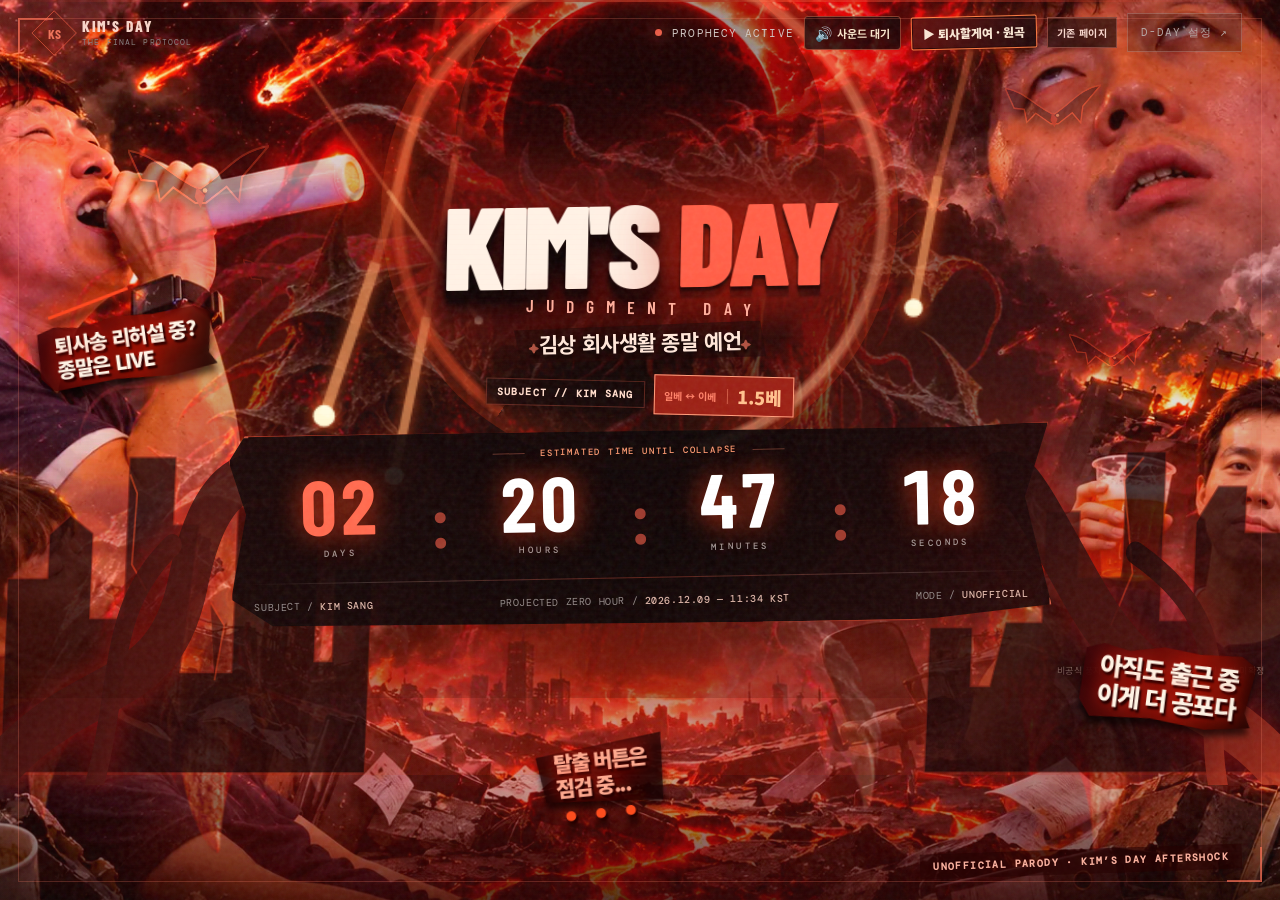
==== aftershock/index.html @ d6ecaa7f "AFTERSHOCK V3.1: add asymmetric distorted real-photo comic characters on mobile" ====
<!DOCTYPE html>
<html lang="ko">
<head>
  <meta charset="utf-8" />
  <meta name="viewport" content="width=device-width, initial-scale=1, viewport-fit=cover" />
  <meta name="theme-color" content="#140201" />
  <meta name="description" content="KIM'S DAY: AFTERSHOCK. 가상 종말 풍자 기록. 3주의 예언을 초 단위로 기록하는 시네마틱 카운트다운." />
  <title>KIM'S DAY — AFTERSHOCK / 생존자 기록</title>
  <link rel="preconnect" href="https://fonts.googleapis.com" />
  <link rel="preconnect" href="https://fonts.gstatic.com" crossorigin />
  <link href="https://fonts.googleapis.com/css2?family=Barlow+Condensed:wght@500;600;700;800;900&family=DM+Mono:wght@400;500&family=Noto+Sans+KR:wght@400;500;600;700;800;900&display=swap" rel="stylesheet" />
  <style>
    :root {
      color-scheme:dark;
      --bg:#070708;
      --paper:#e9e5dc;
      --muted:#a3a0a0;
      --red:#e84535;
      --red-bright:#ff7057;
      --stroke:rgba(229,220,212,.18);
      --font-display:'Barlow Condensed','Arial Narrow',Impact,sans-serif;
      --font-mono:'DM Mono','Cousine',monospace;
      --font-kr:'Noto Sans KR','Apple SD Gothic Neo','Malgun Gothic',sans-serif;
    }
    *,*::before,*::after { box-sizing:border-box; }
    html { scroll-behavior:smooth; }
    body { margin:0; background:var(--bg); color:var(--paper); font-family:var(--font-kr); overflow-x:hidden; min-height:100vh; }
    button,input { font:inherit; }
    button { -webkit-tap-highlight-color:transparent; }
    ::selection { color:#0b0808; background:#ff7160; }
    .page { position:relative; isolation:isolate; min-height:100svh; overflow:hidden; background:radial-gradient(ellipse at 50% 36%, #21100f 0%, #0d0909 35%, #070708 69%); }
    .page::before { content:"";position:absolute;inset:0;z-index:14;pointer-events:none;opacity:.16; background-image:url("data:image/svg+xml,%3Csvg viewBox='0 0 180 180' xmlns='http://www.w3.org/2000/svg'%3E%3Cfilter id='n'%3E%3CfeTurbulence type='fractalNoise' baseFrequency='.87' numOctaves='3' stitchTiles='stitch'/%3E%3C/filter%3E%3Crect width='100%25' height='100%25' opacity='.52' filter='url(%23n)'/%3E%3C/svg%3E");mix-blend-mode:screen; }
    .page::after { content:"";position:absolute;inset:0;z-index:15;pointer-events:none;background:radial-gradient(ellipse at 50% 42%, transparent 35%, rgba(0,0,0,.20) 75%,rgba(0,0,0,.72) 115%); }
    #embers { position:absolute;inset:0;pointer-events:none;z-index:3;width:100%;height:100%; }
    .sky { pointer-events:none;position:absolute;top:0;left:0;right:0;height:890px;overflow:hidden;z-index:0; }
    .sky::after { content:"";position:absolute;inset:0;background:linear-gradient(180deg,transparent 0%, transparent 64%,#080708 98%); }
    .streak {position:absolute;width:1px;height:230px;transform:rotate(34deg);background:linear-gradient(to bottom,transparent,rgba(255,102,78,.3),transparent);opacity:.35;filter:blur(1px);}
    .streak.a{top:12%;left:17%}.streak.b{top:24%;right:19%;height:290px}.streak.c{top:2%;right:32%;height:120px;opacity:.18}
    .light-column { position:absolute;left:50%;top:190px;transform:translateX(-50%);width:700px;height:680px;background:linear-gradient(90deg,transparent 0%,rgba(201,54,31,.055) 42%,rgba(234,75,44,.10) 50%,rgba(201,54,31,.055) 58%,transparent 100%);filter:blur(23px); }
    .orbit { position:absolute;left:50%;top:102px; transform:translateX(-50%) rotate(-12deg);width:min(1020px,112vw);height:580px;border:1px solid rgba(199,81,60,.095);border-radius:50%;box-shadow:inset 0 0 80px rgba(211,51,37,.04); }
    .orbit.o2 {transform:translateX(-50%) rotate(15deg);width:min(1140px,120vw);top:78px;height:700px;opacity:.6;}
    .apocalypse {position:absolute;left:50%;top:84px;transform:translateX(-50%);width:570px;height:570px;filter:drop-shadow(0 0 65px rgba(215,43,20,.12));}
    .corona {position:absolute;inset:0;border-radius:50%;background:conic-gradient(from 14deg,transparent 0deg,rgba(249,81,42,.15) 6deg,transparent 17deg,rgba(242,70,47,.24) 28deg,transparent 45deg,rgba(248,102,55,.06) 55deg,transparent 78deg,rgba(234,55,33,.2) 96deg,transparent 113deg,rgba(239,79,43,.18) 131deg,transparent 156deg,rgba(255,89,48,.22) 173deg,transparent 194deg,rgba(235,65,36,.1) 225deg,transparent 262deg,rgba(255,98,58,.16) 293deg,transparent 315deg,rgba(240,57,37,.17) 344deg,transparent 360deg);filter:blur(16px);animation:corona-spin 85s linear infinite;}
    .halo {position:absolute;inset:65px;border-radius:50%;box-shadow:0 0 10px 3px rgba(246,92,55,.58),0 0 30px 8px rgba(244,61,32,.47),0 0 68px 22px rgba(190,40,17,.32),0 0 128px 45px rgba(152,35,19,.2),0 0 220px 64px rgba(133,28,14,.13),inset 0 0 18px 7px rgba(208,47,25,.95);background:radial-gradient(circle at 56% 39%,#0d0b0d 0%,#060506 63%,#020202 100%);border:2px solid rgba(251,104,66,.35);}
    .halo::after {content:"";position:absolute;inset:13px;border:1px solid rgba(191,45,24,.12);border-radius:50%;box-shadow:inset 0 25px 40px rgba(0,0,0,.9);}
    .corona-flare {position:absolute;inset:37px;border-radius:50%;border-top:1px solid rgba(255,118,66,.12);border-left:1px solid transparent;border-right:1px solid transparent;filter:blur(2px);transform:rotate(-20deg);}
    .horizon {position:absolute;top:520px;left:0;right:0;height:270px;opacity:.40;background:linear-gradient(to bottom,transparent 2%,rgba(46,10,8,.11) 45%,#090808 97%);}
    .horizon::before {content:"";position:absolute;bottom:0;left:-5%;width:110%;height:160px;clip-path:polygon(0 88%,4% 66%,10% 81%,14% 68%,22% 73%,27% 53%,34% 71%,39% 42%,46% 70%,53% 49%,60% 69%,66% 52%,72% 73%,79% 57%,86% 72%,92% 57%,100% 79%,100% 100%,0 100%);background:linear-gradient(#341614,#090808);filter:blur(3px);}
    .grid-floor {position:absolute;left:-10%;right:-10%;top:665px;height:310px;opacity:.10;transform:perspective(220px) rotateX(68deg);transform-origin:top center;background-image:linear-gradient(rgba(225,76,50,.34) 1px,transparent 1px),linear-gradient(90deg,rgba(225,76,50,.24) 1px,transparent 1px);background-size:68px 68px;mask-image:linear-gradient(to bottom,rgba(0,0,0,.8),transparent 90%);}
    .frame {position:absolute;z-index:16;top:18px;left:18px;right:18px;bottom:18px;border:1px solid rgba(255,238,228,.12);pointer-events:none;}
    .frame::before,.frame::after {content:"";position:absolute;width:35px;height:35px;border-color:rgba(255,116,88,.65);border-style:solid;}
    .frame::before {left:-1px;top:-1px;border-width:2px 0 0 2px;}
    .frame::after {right:-1px;bottom:-1px;border-width:0 2px 2px 0;}
    .container {position:relative;z-index:5;max-width:1430px;margin:0 auto;padding:0 72px;}
    .topbar {height:100px;display:flex;align-items:center;justify-content:space-between;gap:20px;position:relative;z-index:8;}
    .brand {display:flex;align-items:center;gap:14px;text-decoration:none;color:inherit;}
    .brand-symbol {width:38px;height:38px;display:grid;place-items:center;border:1px solid rgba(239,91,64,.78);transform:rotate(45deg);font:700 16px var(--font-display);color:#f7775c;background:rgba(210,65,39,.06);}
    .brand-symbol span {transform:rotate(-45deg);}
    .brand-copy {display:flex;flex-direction:column;gap:3px;}
    .brand-copy strong {font:800 18px/1 var(--font-display);letter-spacing:.12em;}
    .brand-copy small {color:#858082;font:10px var(--font-mono);letter-spacing:.12em;}
    .top-right {display:flex;align-items:center;gap:28px;}
    .transmission {display:flex;align-items:center;gap:10px;font:11px var(--font-mono);color:#d4ceca;letter-spacing:.10em;white-space:nowrap;}
    .live-dot {width:7px;height:7px;border-radius:50%;background:#f05f48;box-shadow:0 0 15px #fb5439;animation:live-pulse 2.4s ease-in-out infinite;}
    .top-action {border:1px solid rgba(240,225,219,.24);background:rgba(0,0,0,.21);color:#b7aeab;font:11px var(--font-mono);letter-spacing:.08em;cursor:pointer;padding:11px 13px;transition:.2s;}
    .top-action:hover,.top-action:focus-visible{color:white;border-color:#f15b46;background:#3b1513;outline:none;}
    .hero {padding-top:61px;text-align:center;min-height:681px;position:relative;}
    .overline {display:flex;align-items:center;justify-content:center;gap:20px;font:500 11px var(--font-mono);color:#f2a08b;letter-spacing:.32em;text-shadow:0 0 25px rgba(244,77,45,.2);}
    .overline::before,.overline::after {content:"";height:1px;width:65px;background:linear-gradient(to right,transparent,rgba(248,114,84,.48));}
    .overline::after {transform:rotate(180deg);}
    h1 {position:relative;margin:25px auto 0;font:900 clamp(108px,15.7vw,231px)/.76 var(--font-display);letter-spacing:-.025em;color:#f6efe4;text-shadow:0 3px 0 rgba(38,21,18,.62),0 14px 16px rgba(0,0,0,.7),0 0 65px rgba(255,152,119,.12);white-space:nowrap;}
    h1 em {font-style:normal;color:#e95e49;filter:drop-shadow(0 0 33px rgba(216,38,26,.28));}
    .title-echo {font:600 clamp(16px,2.4vw,29px)/1 var(--font-display);letter-spacing:.54em; margin-top:20px;text-indent:.54em;color:#e6b8a9;text-shadow:0 0 18px rgba(235,62,40,.30);}
    .decree {display:flex;align-items:center;justify-content:center;gap:16px;margin:30px auto 0;color:#e5d9d3;font-weight:700;font-size:clamp(14px,1.5vw,18px);letter-spacing:-.02em;}
    .decree::before,.decree::after {content:'✦';font-size:10px;color:#b04f3e;}
    .clock-shell {max-width:995px;margin:49px auto 0;position:relative;padding:18px 22px 26px;background:linear-gradient(120deg,rgba(20,16,17,.89),rgba(11,10,11,.85) 50%,rgba(30,16,15,.88));border:1px solid rgba(255,208,186,.2);box-shadow:0 18px 80px rgba(0,0,0,.55),0 0 40px rgba(202,34,24,.12),inset 0 0 35px rgba(200,67,39,.045);backdrop-filter:blur(15px);}
    .clock-shell::before,.clock-shell::after {content:"";position:absolute;width:20px;height:20px;border-style:solid;border-color:rgba(255,119,86,.66);}
    .clock-shell::before{left:-1px;top:-1px;border-width:2px 0 0 2px;}.clock-shell::after{right:-1px;bottom:-1px;border-width:0 2px 2px 0;}
    .clock-title {display:flex;justify-content:center;align-items:center;gap:15px;font:500 10px var(--font-mono);letter-spacing:.27em;color:#a79590;}
    .clock-title::before,.clock-title::after {content:"";width:32px;height:1px;background:rgba(209,115,91,.4);}
    .clock {display:grid;grid-template-columns:1fr 18px 1fr 18px 1fr 18px 1fr;align-items:start;margin:8px auto 0;}
    .clock-unit{min-width:0;}
    .digits {display:block;font:700 clamp(60px,9.0vw,132px)/1.06 var(--font-display);letter-spacing:.025em;font-variant-numeric:tabular-nums;color:#f8f0e5;text-shadow:0 0 34px rgba(255,211,182,.10);transition:transform .2s ease,color .2s ease;}
    .digits.flip {transform:translateY(-2px);color:#fff;}
    .clock-unit:first-child .digits {color:#ff7964;text-shadow:0 0 42px rgba(255,67,41,.22);}
    .unit-label {font:500 10px var(--font-mono);color:#a39b9a;letter-spacing:.38em;text-align:center;margin-top:-1px;}
    .sep {font:600 clamp(42px,6vw,83px)/1.1 var(--font-display);color:rgba(235,88,66,.64);padding-top:9px;animation:sep-pulse 1s steps(1,end) infinite;}
    .clock-rule {height:1px;background:linear-gradient(to right,transparent,rgba(246,219,208,.17) 15%,rgba(255,91,64,.33) 50%,rgba(246,219,208,.17) 85%,transparent);margin:21px auto 0;}
    .deadline-line {display:flex;justify-content:space-between;gap:10px;align-items:center;padding:12px 4px 0;font:10px var(--font-mono);color:#928987;letter-spacing:.06em;}
    .deadline-line b{color:#dbb3a5;font-weight:500;}
    .narrative {margin:28px auto 0;font:500 clamp(19px,2.5vw,29px)/1.4 var(--font-display);letter-spacing:.13em;color:#d8cdc9;}
    .narrative strong {color:#ef6953;font-weight:700;}
    .glow-divider {height:1px;margin:48px 0 0;background:linear-gradient(to right,transparent,rgba(237,208,192,.28) 17%,rgba(241,80,53,.39) 50%,rgba(237,208,192,.28) 83%,transparent);}
    .intel {display:grid;grid-template-columns:1fr 1fr 1fr;gap:0;padding:23px 0 21px;text-align:left;}
    .intel-item{display:flex;align-items:center;gap:18px;padding:4px 30px;border-right:1px solid rgba(215,193,182,.16);min-width:0;}
    .intel-item:first-child{padding-left:20px;}.intel-item:last-child{border:0;}
    .intel-num{font:500 30px/1 var(--font-display);color:rgba(236,88,62,.65);}
    .intel-body{display:flex;flex-direction:column;gap:6px;min-width:0;}
    .intel-title{font-size:13px;font-weight:700;color:#e7dfd9;white-space:nowrap;}
    .intel-desc{font:10px var(--font-mono);letter-spacing:.02em;color:#8f8786;white-space:nowrap;}
    .lower {position:relative;z-index:6;margin:0 auto;padding-bottom:40px;}
    .status-strip{display:flex;justify-content:space-between;align-items:center;gap:16px;padding:22px 0 17px;border-top:1px solid rgba(248,221,210,.13);border-bottom:1px solid rgba(248,221,210,.13);}
    .strip-left{display:flex;gap:15px;align-items:center;}
    .signal{width:8px;height:8px;border-radius:50%;background:#ff604b;box-shadow:0 0 15px rgba(241,68,44,.73);animation:live-pulse 1.6s ease-in-out infinite;}
    .strip-title{font:700 16px var(--font-display);letter-spacing:.15em;color:#dcd0cb;}
    .strip-code{font:10px var(--font-mono);color:#a19a97;letter-spacing:.06em;}
    .progress{height:3px;background:#262021;position:relative;margin:14px 0 0;overflow:hidden;}
    .progress-bar{height:100%;width:0%;background:linear-gradient(90deg,#751f1b,#e54c35,#ff8769);box-shadow:0 0 17px rgba(241,76,50,.65);transition:width 1s linear;}
    .timeline-labels{display:flex;justify-content:space-between;margin-top:9px;font:10px var(--font-mono);color:#898180;letter-spacing:.1em;}
    .log-heading{display:flex;justify-content:space-between;align-items:center;gap:15px;margin-top:34px;}
    .log-heading h2{font:700 20px var(--font-display);letter-spacing:.14em;margin:0;color:#cfc4c0;}
    .log-heading span{font:10px var(--font-mono);color:#a55f51;letter-spacing:.06em;}
    .log-grid{display:grid;grid-template-columns:repeat(3,1fr);gap:12px;margin-top:14px;}
    .log{display:flex;flex-direction:column;gap:10px;border:1px solid rgba(243,218,208,.12);background:linear-gradient(180deg,rgba(43,27,26,.3),rgba(12,10,10,.6));padding:18px 19px 20px;min-height:120px;position:relative;}
    .log::before{content:"";position:absolute;left:0;top:0;bottom:0;width:2px;background:linear-gradient(#b74434,transparent);}
    .log .index{display:flex;justify-content:space-between;font:10px var(--font-mono);color:#a4786f;letter-spacing:.12em;}
    .log h3{font-size:16px;font-weight:800;color:#eee3dd;margin:0;}
    .log p{font-size:12px;line-height:1.6;color:#918886;margin:0;}
    footer{display:flex;justify-content:space-between;gap:20px;align-items:center;margin-top:36px;padding-bottom:8px;color:#817977;font:10px var(--font-mono);letter-spacing:.04em;}
    footer .signature{font:600 15px var(--font-display);letter-spacing:.2em;color:#ac5a4b;white-space:nowrap;}
    .sound-toggle{position:fixed;right:38px;bottom:35px;z-index:30;border:1px solid rgba(239,107,75,.35);background:rgba(13,9,10,.79);color:#c8b3ac;padding:11px 16px;display:flex;align-items:center;gap:10px;cursor:pointer;backdrop-filter:blur(12px);font:10px var(--font-mono);letter-spacing:.10em;transition:.2s;}
    .sound-toggle:hover{border-color:#ee785f;color:#fff;}
    .sound-toggle svg{width:17px;height:17px;fill:none;stroke:currentColor;stroke-width:1.7;}
    .sound-toggle[aria-pressed="true"] {color:#ff907b;border-color:rgba(248,101,66,.75);}
    dialog {border:1px solid rgba(239,96,67,.45);color:var(--paper);background:linear-gradient(135deg,#211413,#0d0b0c);box-shadow:0 20px 100px rgba(0,0,0,.9),0 0 90px rgba(211,46,25,.12);width:min(420px,calc(100vw - 32px));padding:30px;}
    dialog::backdrop{background:rgba(0,0,0,.8);backdrop-filter:blur(8px);}
    .dialog-head{display:flex;justify-content:space-between;gap:10px;align-items:center;margin-bottom:24px;}
    .dialog-head h2{font:800 32px var(--font-display);margin:0;letter-spacing:.07em;}
    .dialog-close{background:transparent;border:0;color:#d5c0ba;font-size:24px;cursor:pointer;}
    .dialog-label{font:11px var(--font-mono);color:#c5a69d;letter-spacing:.13em;display:block;margin-bottom:12px;}
    .date-input{display:block;max-width:100%;width:100%;padding:14px;background:#140e0e;border:1px solid rgba(232,160,139,.3);color:#f6ebdf;color-scheme:dark;font:14px var(--font-mono);}
    .dialog-hint{font-size:12px;line-height:1.7;color:#988c88;margin:11px 0 20px;}
    .dialog-btn{width:100%;margin-bottom:10px;background:#d44b36;color:#fff;font-weight:800;border:1px solid #d44b36;padding:13px;cursor:pointer;}
    .dialog-btn.secondary{background:transparent;border-color:rgba(231,210,199,.26);color:#c5b2ab;}
    .dialog-error{font-size:12px;color:#ff8771;min-height:18px;margin-bottom:4px;}
    .end-message{display:none;align-items:center;flex-direction:column;gap:8px;padding:4px 0 0;}
    .end-message strong{font:900 clamp(42px,8vw,89px)/1 var(--font-display);color:#ff7964;letter-spacing:.04em;}
    .end-message span{font-size:13px;letter-spacing:.08em;color:#e3cdc5;}
    body.expired .end-message{display:flex;}
    body.expired .clock {opacity:.35;}
    body.expired .narrative{color:#f68a71;}
    body.expired .live-dot {background:#868280;box-shadow:none;animation:none;}
    @keyframes live-pulse{0%,100%{opacity:.4;transform:scale(.77)}50%{opacity:1;transform:scale(1.1)}}
    @keyframes sep-pulse{0%,49%{opacity:1}50%,100%{opacity:.3}}
    @keyframes corona-spin{to{transform:rotate(360deg)}}

    /* Cinematic escalation: the background is not a still photo, it is a clock-driven disaster. */
    body { --doom:.22; --flare:.14; --storm:.05; --ash:.35; --pulse-seconds:11s; }
    .page { background:radial-gradient(ellipse at 50% 31%,rgba(64,13,10,calc(.17 + var(--doom) * .34)) 0%,#0d0809 39%,#030304 75%);transition:background 2s ease; }
    .sky { height:930px; }
    .sky:before {content:"";position:absolute;inset:0;z-index:1;background:radial-gradient(ellipse at 50% 44%,transparent 8%,rgba(0,0,0,.12) 43%,rgba(0,0,0,.88) 100%);}
    .apocalypse {z-index:3;transform:translateX(-50%) scale(calc(.91 + var(--doom) * .18));filter:drop-shadow(0 0 calc(58px + var(--doom) * 100px) rgba(224,41,22,calc(.16 + var(--doom)*.4)));transition:transform 4s ease,filter 4s ease;}
    .corona {animation-duration:calc(85s - var(--doom)*64s);opacity:calc(.56 + var(--doom)*.48);}
    .halo {box-shadow:0 0 10px 3px rgba(246,92,55,.72),0 0 48px 14px rgba(244,61,32,calc(.23 + var(--doom)*.5)),0 0 120px 50px rgba(190,40,17,calc(.18 + var(--doom)*.4)),0 0 230px 90px rgba(152,35,19,calc(.11 + var(--doom)*.3)),0 0 360px 150px rgba(133,28,14,calc(.04 + var(--doom)*.19)),inset 0 0 27px 11px rgba(208,47,25,.95);}
    .halo::before {content:"";position:absolute;inset:-22px;border-radius:50%;border:1px dashed rgba(253,91,60,calc(.14 + var(--doom)*.37));filter:drop-shadow(0 0 8px rgba(243,67,40,.5));animation:corona-spin 75s linear infinite;}
    .blood-atmosphere {position:absolute;z-index:1;inset:0;background:radial-gradient(ellipse at 50% 26%,rgba(219,32,17,calc(var(--doom) * .34)),transparent 45%),radial-gradient(ellipse at 50% 64%,rgba(135,10,15,calc(var(--doom)*.37)),transparent 45%);mix-blend-mode:screen;pointer-events:none;}
    .clouds {position:absolute;z-index:2;top:190px;left:-25%;width:150%;height:580px;background:radial-gradient(ellipse at 27% 32%,rgba(55,11,10,.53),transparent 27%),radial-gradient(ellipse at 68% 56%,rgba(92,19,17,.54),transparent 26%),radial-gradient(ellipse at 55% 81%,rgba(92,13,10,.55),transparent 39%);filter:blur(37px);opacity:calc(.25 + var(--doom)*.6);animation:cloud-drift 24s ease-in-out infinite alternate;mix-blend-mode:screen;}
    .clouds-b {animation-direction:alternate-reverse;animation-duration:37s;transform:scaleX(-1);top:80px;opacity:calc(.15 + var(--doom)*.5);}
    .ash-rain {position:absolute;z-index:5;inset:0;opacity:calc(var(--doom)*.35);background:repeating-linear-gradient(104deg,transparent 0 46px,rgba(255,115,82,.12) 47px,transparent 49px,transparent 101px);background-size:170px 270px;mask-image:linear-gradient(to bottom,transparent 7%,black 40%,transparent 90%);animation:rainfall 9s linear infinite;}
    .sky-cracks {position:absolute;z-index:6;top:0;left:50%;transform:translateX(-50%);width:100%;height:800px;min-width:850px;opacity:0;transition:opacity 3s;filter:drop-shadow(0 0 5px rgba(255,46,18,.65));}
    body.stage-3 .sky-cracks{opacity:.25}body.stage-4 .sky-cracks{opacity:.52}body.stage-5 .sky-cracks{opacity:.7}body.stage-6 .sky-cracks,body.stage-7 .sky-cracks,body.stage-8 .sky-cracks{opacity:1}
    .storm-veil {position:absolute;z-index:4;inset:0;background:radial-gradient(ellipse at 50% 30%,rgba(255,87,45,.18),transparent 50%);opacity:0;pointer-events:none;}
    body.stage-4 .storm-veil,body.stage-5 .storm-veil,body.stage-6 .storm-veil,body.stage-7 .storm-veil,body.stage-8 .storm-veil {animation:slow-lightning 15s ease-in-out infinite;}
    .screen-breath {pointer-events:none;position:absolute;inset:0;z-index:9;background:radial-gradient(ellipse at 50% 31%,transparent 15%,rgba(94,0,0,calc(.1 + var(--doom)*.27)) 79%,rgba(0,0,0,.60) 105%);animation:pressure var(--pulse-seconds) ease-in-out infinite;mix-blend-mode:screen;}
    .screen-grain {pointer-events:none;position:absolute;inset:0;z-index:12;opacity:calc(var(--doom)*.15);background:repeating-linear-gradient(0deg,rgba(250,50,34,.13) 0 1px,transparent 1px 5px);}
    .safety-frame {position:absolute;z-index:8;inset:112px 30px auto;display:flex;justify-content:space-between;font:9px var(--font-mono);letter-spacing:.25em;color:rgba(255,115,84,calc(.23 + var(--doom)*.52));pointer-events:none;}
    .safety-frame span:last-child{writing-mode:vertical-rl;}
    .safety-frame span:first-child{writing-mode:vertical-rl;transform:rotate(180deg);}
    .frame {border-color:rgba(238,119,96,calc(.12 + var(--doom)*.23));box-shadow:inset 0 0 calc(var(--doom)*140px) rgba(92,13,6,calc(var(--doom)*.19));transition:border-color 2s;}
    .topbar{position:relative;z-index:20;}
    .hero{position:relative;z-index:6;}
    h1 {filter:drop-shadow(0 8px 23px rgba(0,0,0,.9));}
    body.stage-4 h1 em,body.stage-5 h1 em,body.stage-6 h1 em,body.stage-7 h1 em,body.stage-8 h1 em{color:#ff4935;text-shadow:0 0 60px rgba(255,58,35,.49);}
    .decree{color:#e3bab0;}
    .clock-shell{border-color:rgba(255,169,142,calc(.18 + var(--doom)*.65));box-shadow:0 18px 90px #000,0 0 calc(var(--doom)*100px) rgba(230,27,17,calc(var(--doom)*.43)),inset 0 0 50px rgba(169,14,11,calc(var(--doom)*.17));background:linear-gradient(120deg,rgba(18,10,11,.94),rgba(7,6,8,.88) 50%,rgba(29,8,9,.94));transition:box-shadow 3s,border-color 2s;}
    .digits{transition:color .15s ease,text-shadow .4s ease;}
    body.stage-4 .digits{color:#fff2ed;text-shadow:0 0 26px rgba(253,87,62,.3)}
    body.stage-5 .digits,body.stage-6 .digits,body.stage-7 .digits,body.stage-8 .digits{color:#ffdfd2;text-shadow:0 0 33px rgba(253,87,62,.45)}
    .doom-message{margin:23px auto 0;text-align:center;min-height:92px;padding:0 12px;}
    .doom-serial{font:10px var(--font-mono);color:#a95a4b;letter-spacing:.32em;margin-bottom:9px;}
    #doomHeadline{margin:0;font:800 clamp(21px,3vw,37px)/1.3 var(--font-kr);letter-spacing:-.05em;color:#f9e4da;text-shadow:0 3px 20px #000,0 0 40px rgba(255,68,36,calc(var(--doom)*.49));transition:color 1s;text-wrap:balance;}
    #doomSubhead{margin:8px 0 0;font-size:13px;color:#ba9990;letter-spacing:.015em;line-height:1.6;}
    .narrative{margin-top:20px;font-size:clamp(15px,1.8vw,22px);color:#a69b9b;}
    .demo-flag{font:800 9px var(--font-mono);letter-spacing:.09em;padding:6px 8px;color:#090606;background:#ffb86b;border:0;border-radius:2px;cursor:pointer;}
    .demo-area {border-top:1px solid rgba(238,155,122,.25);padding-top:17px;margin-bottom:16px;}
    .demo-desc{font-size:11px;color:#a49a94;margin:0 0 12px;line-height:1.6;}
    .demo-options{display:grid;grid-template-columns:repeat(5,1fr);gap:5px;}
    .demo-options button{background:rgba(105,30,24,.25);border:1px solid rgba(255,128,97,.33);padding:11px 2px;color:#e8b8a6;font-size:11px;cursor:pointer;}
    .demo-options button:hover,.demo-options button:focus-visible{border-color:#ff9e78;color:#fff;background:#6f261e;}
    .demo-exit{width:100%;margin-top:8px;cursor:pointer;color:#fff;background:#4c201a;border:1px solid #bb5a47;padding:10px;font-size:12px;}
    .sound-toggle{background:rgba(20,7,7,.95);border:1px solid #bb4231;box-shadow:0 0 34px rgba(224,36,22,.26),inset 0 0 18px rgba(208,35,21,.10);padding:15px 20px;letter-spacing:.07em;font-weight:700;color:#ffc8b6;min-height:50px;}
    .sound-toggle[aria-pressed="false"]{animation:sound-invite 3s ease-in-out infinite;}
    .sound-toggle[aria-pressed="true"]{background:#3c1511;color:#fff;box-shadow:0 0 35px rgba(255,57,25,.35);animation:none;}
    .sound-bars{height:17px;display:flex;align-items:center;gap:2px;margin-left:3px;}
    .sound-bars i{width:2px;height:5px;background:currentColor;opacity:.6;}
    .sound-toggle[aria-pressed="true"] .sound-bars i{animation:bar-wiggle .6s ease-in-out infinite alternate;opacity:1;}
    .sound-toggle[aria-pressed="true"] .sound-bars i:nth-child(2){animation-delay:.15s}.sound-toggle[aria-pressed="true"] .sound-bars i:nth-child(3){animation-delay:.3s}.sound-toggle[aria-pressed="true"] .sound-bars i:nth-child(4){animation-delay:.1s}
    .sound-toggle:focus-visible,.demo-options button:focus-visible {outline:2px solid #ffe5c1;outline-offset:3px;}
    body.stage-4 .clock-shell{animation:doom-shiver 8s ease-in-out infinite;}
    body.stage-5 .clock-shell{animation:doom-shiver 4s ease-in-out infinite;}
    body.stage-6 .clock-shell,body.stage-7 .clock-shell{animation:doom-shiver 1.8s ease-in-out infinite;}
    body.stage-7 .screen-breath,body.stage-8 .screen-breath{animation-duration:1.2s;}
    body.stage-8 .page{background:radial-gradient(ellipse at 50% 22%,#5b140e,#140606 58%,#020202);}
    body.stage-8 .apocalypse{transform:translateX(-50%) scale(1.18)}
    body.stage-8 .clock-shell{border-color:#ff5f48;box-shadow:0 0 95px rgba(235,38,21,.38),inset 0 0 55px rgba(198,24,13,.27)}
    body.stage-8 .sky-cracks{opacity:1}
    body.stage-8 #doomHeadline{color:#ff7c62;font-size:clamp(28px,4.5vw,52px);}
    body.stage-8 .end-message{display:flex;}
    body.stage-8 .clock{opacity:.20;}
    body.stage-8 .storm-veil{animation:none;opacity:.18;}
    @keyframes cloud-drift{0%{translate:-8% 0%;scale:1}100%{translate:7% 5%;scale:1.15}}
    @keyframes rainfall{to{background-position:0 270px}}
    @keyframes pressure{0%,100%{opacity:.2}50%{opacity:.83}}
    @keyframes slow-lightning{0%,42%,47%,100%{opacity:0}44%{opacity:.28}45%{opacity:.08}46%{opacity:.18}}
    @keyframes doom-shiver{0%,88%,100%{transform:translate(0)}90%{transform:translate(-1px,0)}91%{transform:translate(2px,0)}92%{transform:translate(-1px,1px)}93%{transform:translate(0)}}
    @keyframes sound-invite{0%,100%{box-shadow:0 0 21px rgba(224,36,22,.15)}50%{box-shadow:0 0 40px rgba(224,36,22,.38)}}
    @keyframes bar-wiggle{from{height:4px}to{height:17px}}
    @media (max-width:1100px){
      .container{padding:0 46px}.hero{padding-top:73px;min-height:660px}.apocalypse{width:530px;height:530px}.intel-item{padding:4px 18px;gap:12px}.intel-item:first-child{padding-left:8px}.intel-desc{white-space:normal;line-height:1.5}.digits{font-size:clamp(68px,9vw,105px)}
    }
    @media (max-width:700px){
      .page{min-height:100svh;background:radial-gradient(ellipse at 50% 25%,rgba(82,16,11,.45) 0%,#0b0708 55%,#040405 85%)}
      .container{padding:0 22px}.frame{top:9px;left:9px;right:9px;bottom:9px;opacity:.7}
      .topbar{height:81px;gap:8px}.brand{gap:11px}.brand-symbol{width:31px;height:31px;font-size:13px}.brand-copy strong{font-size:15px}.brand-copy small{font-size:8px}.top-right{gap:8px}.transmission{font-size:9px;gap:7px}.top-action{padding:9px 10px;font-size:10px}
      .safety-frame{inset:104px 12px auto;font-size:6px;opacity:.65}.sky-cracks{left:50%;width:120%;min-width:650px}.clouds{height:450px;filter:blur(24px)}
      .doom-message{min-height:106px;margin-top:28px}.doom-serial{font-size:8px}#doomHeadline{font-size:clamp(20px,5.9vw,28px)}#doomSubhead{font-size:11px;max-width:300px;margin:8px auto 0}
      .sky{height:720px}.apocalypse{width:440px;height:440px;top:95px}.halo{inset:55px}.orbit{top:135px;height:450px}.orbit.o2{top:115px;height:500px}.horizon{top:455px}.grid-floor{top:600px}
      .hero{padding-top:79px;min-height:605px}.overline{font-size:9px;gap:11px;letter-spacing:.18em}.overline::before,.overline::after{width:22px}
      h1{font-size:clamp(72px,19vw,130px);margin-top:32px;letter-spacing:-.03em}
      .title-echo{font-size:17px;letter-spacing:.40em;text-indent:.40em;margin-top:15px}.decree{margin-top:25px;font-size:13px;gap:8px}
      .clock-shell{padding:18px 9px 19px;margin-top:49px}.clock-title{font-size:8px;letter-spacing:.13em;gap:8px}.clock-title::before,.clock-title::after{width:16px}
      .clock{grid-template-columns:1fr 9px 1fr 9px 1fr 9px 1fr;margin-top:17px}
      .digits{font-size:clamp(44px,11.8vw,82px);letter-spacing:-.005em}.sep{font-size:38px;padding-top:4px}.unit-label{font-size:9px;letter-spacing:.15em;margin-top:8px}.clock-rule{margin-top:22px}.deadline-line{font-size:9px;flex-wrap:wrap;justify-content:center;row-gap:5px}
      .narrative{font-size:14px;line-height:1.4;margin-top:13px;letter-spacing:.04em}.glow-divider{margin-top:40px}
      .intel{padding:20px 0 18px;grid-template-columns:1fr;gap:13px;text-align:left}.intel-item,.intel-item:first-child{padding:0 8px;border:0;gap:16px}.intel-num{font-size:23px;min-width:27px}.intel-body{display:flex;flex-direction:row;align-items:center;gap:10px}.intel-title{font-size:12px}.intel-desc{font-size:10px}
      .status-strip{padding:17px 0 14px}.strip-code{font-size:9px;text-align:right}.strip-title{font-size:14px}.signal{width:6px;height:6px}.strip-left{gap:9px}.timeline-labels{font-size:9px}
      .log-heading{margin-top:28px}.log-heading h2{font-size:18px}.log-grid{grid-template-columns:1fr;gap:8px;margin-top:11px}.log{min-height:0;padding:14px 16px;gap:6px}.log h3{font-size:14px}.log p{font-size:11px}
      footer{flex-direction:column;align-items:flex-start;gap:9px;font-size:9px;max-width:calc(100% - 110px);line-height:1.6;margin-top:27px;padding-bottom:76px}.sound-toggle{bottom:17px;right:17px;padding:13px 14px;letter-spacing:0}.sound-text{display:inline;font-size:9px}.sound-bars{display:none}
    }
    /* Mobile: separate the header into two rows so buttons never clip. */
    @media (max-width:700px){
      .topbar{height:auto;min-height:125px;flex-direction:column;align-items:stretch;justify-content:center;padding:20px 0 12px;gap:15px;}
      .brand{width:max-content;}
      .brand-copy{flex-direction:row;align-items:center;gap:8px;}
      .brand-copy strong{font-size:16px;letter-spacing:.05em;}
      .brand-copy small{font-size:7px;letter-spacing:.05em;max-width:75px;}
      .top-right{display:flex;width:100%;justify-content:space-between;gap:5px;}
      .transmission{font-size:8px;letter-spacing:.02em;}
      .top-action{font-size:9px;white-space:nowrap;padding:9px;}
      .demo-flag{font-size:8px;padding:5px;}
      .hero{padding-top:43px;}
    }
    @media (max-width:360px){h1{font-size:19vw}.digits{font-size:11vw}.container{padding:0 17px}.intel-body{align-items:flex-start;flex-direction:column;gap:3px}.hero{min-height:625px}.decree{font-size:12px}}
    @media (prefers-reduced-motion:reduce){*,*::before,*::after{animation:none!important;scroll-behavior:auto!important;transition:none!important}.sky-cracks{transition:none!important}}

/* KIM'S DAY // REVELATION CUT: cinematic still + active disaster layers. */
:root { --impact:0;--doom-alpha:.16;--weather:.24; }
body { background:#030101; }
.page { background:#080405; }
.doom-art {position:absolute;z-index:0;inset:0 0 auto;height:min(1100px,122vh);background-image:linear-gradient(180deg,rgba(0,0,0,.12),rgba(1,0,0,.15) 64%,#050303 99%),url('[data-uri]');background-size:cover,cover;background-position:center center,center 44%;pointer-events:none;opacity:calc(.67 + var(--doom)*.28);filter:brightness(calc(.6 + var(--doom)*.39)) saturate(calc(.83 + var(--doom)*.7));transform:scale(calc(1 + var(--doom)*.06));transform-origin:center 23%;animation:doom-zoom 35s ease-in-out infinite alternate;transition:filter 4s,opacity 4s;}
.doom-art::after{content:'';position:absolute;inset:0;background:linear-gradient(180deg,rgba(0,0,0,.12) 0%,transparent 18%,rgba(0,0,0,.08) 40%,rgba(0,0,0,.30) 70%,#060303 100%);}
.sky {z-index:2;pointer-events:none;background:none;}
.apocalypse,.orbit,.grid-floor,.horizon,.light-column,.streak {display:none;}
.sky::after {background:linear-gradient(180deg,transparent 30%,rgba(4,2,2,.02) 60%,#080505 100%);}
.clouds{top:250px;opacity:calc(.07 + var(--doom)*.4);filter:blur(65px);}
.ash-rain{z-index:7;}
#warCanvas{position:absolute;inset:0;z-index:7;pointer-events:none;width:100%;height:100%;}
.doom-flash{position:absolute;z-index:10;inset:0;pointer-events:none;background:radial-gradient(circle at 50% 20%,rgba(255,215,165,.9),rgba(255,65,26,.45) 25%,transparent 70%);mix-blend-mode:screen;opacity:0;}
.doom-shockwave{position:absolute;z-index:9;left:50%;top:135px;width:160px;height:160px;border:2px solid rgba(255,148,94,.8);box-shadow:0 0 60px #ff391d,0 0 80px inset #ff391d;border-radius:50%;opacity:0;pointer-events:none;transform:translateX(-50%) scale(.5);}
body.stage-6 .doom-shockwave{animation:blast-ring 6s ease-out infinite}body.stage-7 .doom-shockwave{animation:blast-ring 2.6s ease-out infinite}body.stage-8 .doom-shockwave{animation:blast-ring 1.2s ease-out infinite}
body.stage-5 .doom-flash{animation:eruption-flash 13s linear infinite}body.stage-6 .doom-flash{animation:eruption-flash 7s linear infinite}body.stage-7 .doom-flash{animation:eruption-flash 3s linear infinite}body.stage-8 .doom-flash{animation:eruption-flash 1.3s linear infinite}
body.stage-8 .page{animation:judgment-shake .5s ease-in-out infinite;}
body.stage-8 .doom-art{filter:brightness(1.17) contrast(1.13) saturate(1.7);}
/* central visual hierarchy */
.container{max-width:1490px;padding:0 clamp(28px,4.5vw,75px)}
.topbar{height:88px}
.hero{padding-top:90px;min-height:700px}
.overline{color:#ffad8b;font-weight:700;text-shadow:0 0 13px #f20b00;}
h1{font-size:clamp(86px,13.8vw,201px);color:#fff1e4;line-height:.83;text-shadow:0 6px 4px #100201,0 19px 28px #020000,0 0 100px #e92315;font-weight:900;letter-spacing:-.035em;}
h1 em{color:#ff5d45;text-shadow:0 4px 2px #330705,0 0 75px #df0e04;}
.title-echo{margin-top:18px;letter-spacing:.7em;color:#ffd2bd;text-shadow:0 0 23px #ff2a15}
.decree{margin:25px auto 0;font-size:clamp(15px,1.6vw,21px);color:#ffe8dc;text-shadow:0 2px 13px #000;}
.clock-shell{margin:35px auto 0;max-width:1060px;border:1px solid rgba(255,99,65,.59);background:linear-gradient(110deg,rgba(5,2,3,.8),rgba(17,3,3,.83) 40%,rgba(7,1,1,.83));box-shadow:0 0 55px rgba(237,21,9,.17),inset 0 0 42px rgba(172,17,6,.14),0 20px 70px #000;backdrop-filter:blur(16px);}
.clock-title{color:#f7b29d;}
.digits{color:#fff6ed;text-shadow:0 0 26px #ff573854,0 5px 0 #120303;}
.clock-unit:first-child .digits{color:#ff684c;text-shadow:0 0 55px #e73b24;}
.doom-message{margin-top:19px;min-height:73px;}
#doomHeadline{font-size:clamp(22px,2.2vw,33px);color:#ffebdf;}
.narrative{margin:14px auto 0}
.glow-divider{margin-top:23px;}
.intel{padding:20px 0}
.intel-item{background:rgba(4,1,1,.24);}
.omen-icon{width:45px;height:45px;flex:0 0 45px;display:grid;place-items:center;color:#ff896e;filter:drop-shadow(0 0 10px #fb3c25a0)}
.omen-icon svg{width:42px;height:42px;stroke:currentColor;stroke-width:1.5;stroke-linecap:round;stroke-linejoin:round;fill:none}
.intel-num{display:none}
.doom-side {pointer-events:none;position:absolute;top:340px;z-index:6;max-width:180px;font:11px/1.8 var(--font-mono);color:rgba(255,211,194,.65);letter-spacing:.13em;text-shadow:0 3px 8px #000;}
.doom-side.left{left:clamp(16px,3vw,55px)}.doom-side.right{right:clamp(16px,3vw,55px);text-align:right}
.doom-side strong{display:block;font:800 20px var(--font-display);letter-spacing:.07em;color:#ff9b78;}
.doom-side .line{height:1px;width:100%;background:linear-gradient(90deg,#ff5b3a,transparent);margin:7px 0;}
.doom-side.right .line{transform:scaleX(-1)}
.doom-side span{display:block;}
.doom-caution{pointer-events:none;position:absolute;z-index:8;top:0;left:50%;transform:translateX(-50%);font:800 9px var(--font-mono);color:#ffbea7;letter-spacing:.35em;opacity:.68;white-space:nowrap}
.status-strip{background:rgba(19,4,4,.7);border-top-color:#ae3328;}
.log{background:linear-gradient(140deg,rgba(42,11,10,.67),rgba(4,1,1,.8));border-color:#9c372b6e;box-shadow:inset 0 0 25px #7d150513;}
.log h3{color:#ffddd0}
.lower{padding-top:0}
@keyframes doom-zoom{from{transform:scale(1.01) translate3d(-.4%,0,0)}to{transform:scale(1.115) translate3d(.4%,-2%,0)}}
@keyframes blast-ring{0%{opacity:0;transform:translateX(-50%) scale(.4)}10%{opacity:.95}65%,100%{opacity:0;transform:translateX(-50%) scale(6)}}
@keyframes eruption-flash{0%,45%,47%,100%{opacity:0}46%{opacity:.8}46.25%{opacity:.14}46.45%{opacity:.65}}
@keyframes judgment-shake{0%,100%{transform:translate(0)}20%{transform:translate(2px,-2px)}40%{transform:translate(-3px,2px)}65%{transform:translate(1px,3px)}80%{transform:translate(-2px,-1px)}}
@media(max-width:1100px){.doom-side{display:none}.hero{padding-top:100px}.doom-art{background-position:center 30%}}
@media(max-width:700px){.doom-art{height:890px;background-position:52% top;background-size:auto 850px;opacity:.83}.hero{padding-top:44px;min-height:660px}.title-echo{letter-spacing:.28em}.clock-shell{margin-top:32px}.doom-message{min-height:84px}.decree{margin-top:19px}h1{font-size:19.5vw;line-height:.95}.overline{letter-spacing:.13em;font-size:9px}.omen-icon{width:29px;height:29px;flex-basis:29px}.omen-icon svg{width:27px;height:27px}.intel-item{gap:10px}.intel-num{display:none}.topbar{height:auto}.doom-caution{display:none}.sky-cracks{min-width:650px}.doom-shockwave{top:180px}.clock-title{letter-spacing:.08em}}
@media(max-width:360px){.hero{min-height:650px}.doom-art{background-position:52% top}.clock-shell{padding:13px 8px 19px}.digits{font-size:11vw}.decree{font-size:12px}}
body.stage-8:not(.expired) .end-message{display:none!important;}
@media(prefers-reduced-motion:reduce){.doom-art,.doom-shockwave,.doom-flash,body.stage-8 .page{animation:none!important}}

  
body.stage-8:not(.expired) .clock{opacity:1!important;}body.stage-8:not(.expired) .digits{color:#fff9ef!important;text-shadow:0 0 25px rgba(244,64,30,.9)!important;}body.stage-8:not(.expired) .clock-shell{background:linear-gradient(115deg,rgba(5,0,0,.91),rgba(34,0,0,.91),rgba(5,0,0,.92));}
/* V4 — EVOLVING APOCALYPSE WORLD: a physical scene whose objects move as real dates pass. */
:root{--world-p:0;--world-zoom:1;--monster-opacity:.74;--monster-scale:.85;--monster-x:-2%;--monster-y:0%;--swarm-opacity:.28;--tentacle-opacity:.14;--city-drop:0px;--city-skew:0deg;--orb-scale:.62;--orb-opacity:.02;--fire-opacity:.12;--red-veil:.06}
.page{isolation:isolate}
.page>.doom-art{animation:none!important;transform-origin:50% 18%;transform:scale(var(--world-zoom));filter:grayscale(calc(.55 - var(--world-p)*.53)) brightness(calc(.72 + var(--world-p)*.45)) saturate(calc(.82 + var(--world-p)*.8));transition:filter 1.3s ease;will-change:transform}
.world-bloodwash{position:absolute;z-index:1;inset:0 0 auto;height:950px;pointer-events:none;background:radial-gradient(ellipse at 50% 26%,rgba(231,28,8,.75),transparent 64%);opacity:var(--red-veil);mix-blend-mode:screen;transition:opacity 2s}
.world-inferno{position:absolute;z-index:2;left:0;right:0;top:330px;height:360px;pointer-events:none;background:radial-gradient(ellipse at 12% 78%,#f5340c99,transparent 44%),radial-gradient(ellipse at 88% 71%,#ff250e9c,transparent 43%),linear-gradient(0deg,#ea1e081f,transparent);opacity:var(--fire-opacity);filter:blur(16px);animation:world-fire-dance 4s ease-in-out infinite alternate}
.monster-world{position:absolute;inset:0;z-index:3;pointer-events:none;overflow:hidden}
.kaiju-mover{position:absolute;width:min(715px,61vw);top:78px;right:-6%;opacity:var(--monster-opacity);transform-origin:70% 30%;transform:translate(var(--monster-x),var(--monster-y)) scale(var(--monster-scale));transition:opacity 1.8s ease;will-change:transform,opacity;filter:drop-shadow(0 0 34px #fc311b77)}
.kaiju-mover img{display:block;width:100%;height:auto;object-fit:contain;animation:kaiju-breathe 6s ease-in-out infinite alternate;filter:contrast(1.2) saturate(1.18)}
.kaiju-mover:after{content:'';position:absolute;left:17%;bottom:6%;width:70%;height:15%;background:#e9161280;filter:blur(50px);mix-blend-mode:screen;animation:eye-pulse 2.8s infinite alternate}
.underworld-moon{position:absolute;top:28px;left:50%;width:min(270px,26vw);aspect-ratio:1;border-radius:50%;background:radial-gradient(circle at 45% 40%,#010101 50%,#1e0604 69%,#c33f21 72%,#ff8650 75%,transparent 80%);box-shadow:0 0 60px 7px #e32e19c9,0 0 130px 35px #b81e0c77;opacity:var(--orb-opacity);transform:translate(-50%,-8%) scale(var(--orb-scale));transition:opacity 2s;mix-blend-mode:screen}
.wing-swarm{position:absolute;top:0;left:0;width:100%;height:750px;opacity:var(--swarm-opacity);transition:opacity 2s}
.wing-hunter{position:absolute;display:block;width:clamp(65px,11vw,180px);height:auto;filter:drop-shadow(0 6px 7px #000) drop-shadow(0 0 10px #ed3c23a8);animation:wing-attack 6s ease-in-out infinite alternate;transform-origin:center}
.wing-hunter svg{width:100%;height:auto;display:block}
.wing-hunter.h1{top:19%;left:10%;animation-delay:-2s}
.wing-hunter.h2{top:11%;right:14%;width:clamp(45px,7.5vw,115px);animation-delay:-4s}
.wing-hunter.h3{top:34%;left:19%;width:clamp(45px,7vw,108px);animation-duration:5s}
.wing-hunter.h4{top:26%;right:26%;width:clamp(60px,9vw,140px);animation-delay:-1s}
.wing-hunter.h5{top:44%;right:10%;width:clamp(36px,6.5vw,94px);animation-duration:4.4s}
.world-cities{position:absolute;z-index:3;top:380px;left:0;width:100%;height:350px;pointer-events:none;opacity:calc(.25 + var(--world-p)*.6);transform:translateY(var(--city-drop)) skewX(var(--city-skew));transform-origin:50% 100%;transition:opacity 2s}
.world-cities svg{width:100%;height:100%;preserveAspectRatio:none;filter:drop-shadow(0 0 12px #ef391a60)}
.world-tentacles{position:absolute;z-index:4;top:395px;left:0;width:100%;height:390px;pointer-events:none;opacity:var(--tentacle-opacity);filter:drop-shadow(0 0 16px #f50d0b70);transition:opacity 2s;overflow:hidden}
.world-tentacles svg{width:100%;height:100%;display:block;animation:tentacle-sway 8s ease-in-out infinite alternate;transform-origin:50% 100%}
#siegeCanvas{position:absolute;inset:0;z-index:7;width:100%;height:100%;pointer-events:none}
.subject-markers{display:flex;align-items:center;justify-content:center;gap:10px;flex-wrap:wrap;margin:12px auto -18px;font:600 10px var(--font-mono);letter-spacing:.12em;position:relative;z-index:6}
.subject-markers span{border:1px solid #ac493775;padding:6px 10px;color:#ffdbca;background:#130505bc;box-shadow:0 0 13px #140301dd}
.subject-markers .nickname{border-color:#ffb059;color:#ffdcb5;background:#471107dd;font-family:var(--font-kr);letter-spacing:0}
.subject-markers .nickname b{color:#ffe0a6;font-size:15px}
.audio-launch{display:flex;align-items:center;gap:10px;justify-content:center;margin:24px auto -14px;padding:10px 18px;border:1px solid #fa654ab5;background:linear-gradient(120deg,#45150ff0,#130708ee);color:#fff0d4;cursor:pointer;box-shadow:0 0 30px #e335183e;font:800 11px var(--font-mono);letter-spacing:.12em;position:relative;z-index:15;animation:sound-invite 2.7s ease-in-out infinite}
.audio-launch .audio-mark{font-size:17px;color:#ff9d66}
.audio-launch small{font:500 10px var(--font-kr);letter-spacing:0;color:#dca28f}
.audio-launch[aria-pressed=true]{background:linear-gradient(120deg,#12221b,#0b1411);border-color:#4eb88e;animation:none;color:#b9f6dd}
.audio-launch[aria-pressed=true] .audio-mark{color:#73dfad}
.sound-toggle{min-width:163px;justify-content:center;z-index:35}
.world-phase-meter{position:absolute;z-index:9;top:94px;left:50%;transform:translateX(-50%);border:1px solid #ff7e5829;background:#0b0305b6;padding:5px 14px;color:#dba88b;font:800 9px var(--font-mono);letter-spacing:.18em;white-space:nowrap;pointer-events:none}
@keyframes world-fire-dance{from{transform:translateX(-1%) scale(1);filter:blur(16px)}to{transform:translateX(1.3%) scale(1.08);filter:blur(26px)}}
@keyframes kaiju-breathe{from{transform:translateY(0) rotate(-.4deg);filter:brightness(.76) contrast(1.22)}to{transform:translateY(13px) rotate(1deg);filter:brightness(1.08) contrast(1.3)}}
@keyframes eye-pulse{from{opacity:.3;transform:scale(.7)}to{opacity:1;transform:scale(1.12)}}
@keyframes wing-attack{from{transform:translate(-20px,-8px) rotate(-10deg) scale(.93)}to{transform:translate(30px,21px) rotate(10deg) scale(1.15)}}
@keyframes tentacle-sway{from{transform:skewX(-5deg) rotate(-.7deg)}to{transform:skewX(7deg) rotate(1deg)}}
@media(max-width:780px){.kaiju-mover{width:78vw;top:125px;right:-14%}.world-cities{top:480px;height:330px}.world-tentacles{top:495px;height:300px}.wing-swarm{top:80px}.world-phase-meter{top:151px;font-size:7px}.audio-launch{margin-top:18px;margin-bottom:-12px;flex-wrap:wrap;max-width:95%;padding:9px 12px;font-size:9px}.audio-launch small{font-size:9px}.subject-markers{font-size:8px;margin-top:12px}.subject-markers .nickname b{font-size:12px}.world-inferno{top:460px}}
@media(max-width:450px){.kaiju-mover{width:112vw;right:-42%;top:172px}.world-cities{top:495px}.world-tentacles{top:505px}.world-phase-meter{top:153px;letter-spacing:.08em}.audio-launch small{display:none}.sound-toggle{min-width:142px}}
@media(prefers-reduced-motion:reduce){.kaiju-mover img,.world-inferno,.wing-hunter,.world-tentacles svg,.kaiju-mover:after,.audio-launch{animation:none!important}}

  
html,body{overflow-x:hidden;}
/* V5 visible scene: the monster and impacts must be in-frame from DAY 21. */
.kaiju-mover{right:-3%;top:60px;filter:drop-shadow(0 0 24px rgba(244,41,17,.52)) drop-shadow(0 14px 28px #040000);}
.kaiju-mover img{filter:contrast(1.32) saturate(1.62) brightness(1.20)!important;}
.wing-hunter{filter:drop-shadow(0 6px 6px #000) drop-shadow(0 0 15px #ff3d1d);}
.wing-hunter svg{filter:brightness(1.42);}
.world-inferno{opacity:var(--fire-opacity);}
.subject-markers .nickname{font:900 15px var(--font-kr);border:1px solid #ff6b3e;box-shadow:0 0 22px #e836213f;background:#430b07;}
.subject-markers .nickname b{font:900 18px var(--font-kr);color:#ffc08c;}
.audio-launch{font:900 16px var(--font-kr);letter-spacing:0;min-height:50px;padding:10px 21px;border:1px solid #ffad74;background:linear-gradient(110deg,#92221c,#4a0c0a);box-shadow:0 0 26px #f9352777;animation:sound-invite 1.7s ease-in-out infinite;}
.audio-launch small{font-size:11px;color:#ffe1c1;}
.audio-launch .audio-mark{font-size:21px;}
.audio-launch[aria-pressed=true]{animation:none;box-shadow:0 0 20px #2986605c;}
#soundButton{display:none!important;}
body:has(#audioLaunch[aria-pressed=true]) #audioLaunch{border-color:#80edbc;color:#d9ffed}
@media(max-width:780px){.kaiju-mover{top:115px;right:-20%;}.audio-launch{font-size:14px;margin-top:23px;max-width:min(94vw,390px);}}
@media(max-width:450px){.kaiju-mover{width:102vw;top:185px;right:-40%;}.audio-launch{padding:8px 11px;font-size:13px;min-height:44px}.audio-launch small{display:none}}


/* ================== KIM'S DAY / APOCALYPSE CINEMA V6 ================== */
@import url('https://fonts.googleapis.com/css2?family=Nanum+Brush+Script&display=swap');
:root { --doom-angle:1.5deg; --event-heat:.32; }
html,body { min-height:100%; margin:0; }
body { overflow:hidden; }
.page { height:100svh;min-height:100svh;overflow:hidden; }
.page .world-phase-meter,.page .doom-caution,.page .doom-side,.page .safety-frame,
.page .intel,.page .glow-divider,.page .lower,.page .narrative,.page .doom-message {display:none!important;}
.page .container { max-width:1500px;margin:0 auto;padding:0 clamp(18px,3vw,55px);position:relative;z-index:11;pointer-events:none; }
.page .container .topbar,.page .container .hero button,.page .container .hero .clock-shell {pointer-events:auto;}
.page .topbar {height:65px;min-height:0;max-width:1450px;margin:auto;}
.page .topbar .brand{transform:scale(.85);transform-origin:left center}
.page .topbar .top-right{gap:10px}
.page .hero {padding-top:clamp(10px,3vh,30px);min-height:0;text-align:center;}
.page .hero .overline{font-size:11px;letter-spacing:.32em;line-height:1.4;color:#ef998a;text-shadow:0 0 15px #ad2418;}
.page .hero h1{font-size:clamp(70px,10.5vw,156px);line-height:.81;letter-spacing:-.035em;margin:18px 0 0;text-shadow:0 7px 4px #100201,0 18px 27px #000,0 0 95px #ad2014a5;}
.page .hero h1 em{text-shadow:0 4px 3px #210401,0 0 66px #ce2107d9;}
.page .hero .title-echo{font-size:clamp(17px,1.9vw,26px);letter-spacing:.55em;margin:15px auto 0;text-shadow:0 0 32px #e3371e}
.page .hero .decree{font-size:clamp(12px,1.15vw,17px);margin:10px 0 0;}
.page .subject-markers{margin:10px auto 0;gap:9px;font-size:10px;}
.page .audio-launch{margin:11px auto 0;min-height:39px;padding:7px 20px;font-size:13px;position:relative;z-index:18}
.page .audio-launch small{font-size:9px}
.page .clock-shell {max-width:790px;margin:15px auto 0;padding:12px 19px 12px;background:linear-gradient(110deg,rgba(17,2,2,.85),rgba(5,0,0,.60),rgba(25,3,3,.86));border:1px solid #fd643e8a;box-shadow:0 0 35px #b5160c47,inset 0 0 32px #b11c0c30,0 15px 47px #000b;backdrop-filter:blur(6px)}
.page .clock-title{font-size:9px;letter-spacing:.2em}
.page .clock {margin-top:6px}
.page .digits{font-size:clamp(58px,7.2vw,95px);line-height:1}
.page .clock .unit-label{font-size:9px;margin-top:2px}
.page .clock-shell .clock-meta{margin-top:8px;padding-top:9px;font-size:9px}
.page .clock-shell .clock-foot {margin-top:8px;padding-top:9px;font-size:9px}
.page .end-message{margin:0!important;}
/* The black sun is itself the world-progress instrument; never a text label. */
.eclipse-progress{position:absolute;top:7px;left:50%;width:clamp(270px,32vw,515px);height:clamp(270px,32vw,515px);border-radius:50%;transform:translateX(-50%) scale(calc(.78 + var(--world-p)*.62));z-index:4;pointer-events:none;filter:drop-shadow(0 0 23px #e545157d);opacity:calc(.18 + var(--world-p)*.73);transition:opacity 2s ease}
.eclipse-progress::before{content:'';position:absolute;inset:0;border-radius:50%;background:conic-gradient(from 215deg,#f95227 0deg,#ffd0a0 var(--doom-angle),transparent var(--doom-angle),transparent 360deg);-webkit-mask:radial-gradient(farthest-side,transparent 87%,#000 89%,#000 91%,transparent 93%);mask:radial-gradient(farthest-side,transparent 87%,#000 89%,#000 91%,transparent 93%);animation:eclipse-ring-glow 9s ease-in-out infinite alternate}
.eclipse-progress::after{content:'';position:absolute;inset:-9%;border-radius:50%;background:conic-gradient(from 30deg,transparent 0deg 40deg,#fa220626 65deg,transparent 88deg 190deg,#ff6a2a26 205deg,transparent 240deg);-webkit-mask:radial-gradient(farthest-side,transparent 91%,#000 93%,transparent 98%);mask:radial-gradient(farthest-side,transparent 91%,#000 93%,transparent 98%);animation:eclipse-ring-turn 45s linear infinite}
.eclipse-crackle{position:absolute;inset:2%;border-radius:50%;box-shadow:inset 0 0 calc(12px + 40px*var(--world-p)) rgba(247,63,20,calc(.24 + var(--world-p)*.6));}
@keyframes eclipse-ring-glow{to{filter:brightness(1.8) drop-shadow(0 0 14px #ff3b11)}}
@keyframes eclipse-ring-turn{to{transform:rotate(360deg)}}
/* The three messages live INSIDE the cinematic bombardment, not in cards. */
.impact-stage{position:absolute;z-index:10;inset:auto 0 0;height:clamp(205px,38svh,385px);pointer-events:none;overflow:visible;isolation:isolate;}
.impact-stage::before{content:'';position:absolute;inset:-22% 0 -7%;background:linear-gradient(0deg,rgba(4,1,1,.34),transparent 69%),radial-gradient(ellipse at 50% 87%,rgba(255,78,15,calc(.16 + .27*var(--world-p))),transparent 66%);mix-blend-mode:screen;pointer-events:none;}
.impact-omen{position:absolute;bottom:0;width:35%;height:100%;transform-origin:50% 95%;transform:translateX(-50%) scale(calc(.91 + var(--world-p)*.43));transition:filter 1.8s,opacity 1.8s;opacity:calc(.76 + var(--world-p)*.24);filter:saturate(calc(1.1 + var(--world-p)*.8));}
.impact-left{left:17%;--flame:#f84c15;--turn:-8deg;--delay:0s;}
.impact-center{left:50%;--flame:#ff9a1f;--turn:3deg;--delay:-1.1s;z-index:2;}
.impact-right{left:83%;--flame:#fa481b;--turn:7deg;--delay:-1.7s;}
.impact-crater{position:absolute;width:90%;height:42%;left:5%;bottom:-15%;border-radius:50%;background:radial-gradient(ellipse at 50% 70%,#fff8d8 0%,#ffaf41 7%,#fe400e 23%,#ab0900bd 40%,#36100570 58%,transparent 75%);filter:blur(9px);transform:scaleY(.43);mix-blend-mode:screen;animation:crater-flicker 2.2s ease-in-out infinite alternate;animation-delay:var(--delay)}
.impact-pillar{position:absolute;bottom:4%;left:29%;width:44%;height:88%;background:radial-gradient(ellipse at 50% 83%,rgba(255,242,192,.96),rgba(255,106,27,.67) 20%,rgba(119,35,16,.58) 42%,transparent 73%),radial-gradient(ellipse at 50% 40%,rgba(51,32,31,.77),rgba(11,9,12,.06) 68%);border-radius:48% 48% 44% 44%;filter:blur(10px);transform:scaleX(.84) skewX(var(--turn));opacity:.77;animation:plume-rush 4.2s ease-in-out infinite alternate;animation-delay:var(--delay)}
.impact-cloud{position:absolute;left:9%;width:82%;height:58%;border-radius:48% 55% 42% 50%;background:radial-gradient(ellipse at 36% 61%,#1c1215ed 0%,#413032e8 34%,#240e0ed1 59%,transparent 78%),radial-gradient(ellipse at 61% 48%,#91808375,#220e0d7a 68%,transparent 82%);box-shadow:0 0 36px 24px #13080885,inset 0 -21px 34px #a02b128c;filter:blur(11px);mix-blend-mode:screen;animation:mushroom-roll 5.1s ease-in-out infinite alternate;animation-delay:var(--delay)}
.impact-cloud.cloud-low{bottom:21%;transform:scaleX(.92) scaleY(.73);opacity:.9}
.impact-cloud.cloud-high{bottom:41%;left:19%;width:62%;height:44%;filter:blur(18px);opacity:.67;animation-duration:6.4s;transform:scale(1.02)}
.impact-afterglow{position:absolute;inset:7% 3% 1%;background:radial-gradient(ellipse at 53% 67%,rgba(255,122,49,.36),transparent 42%),radial-gradient(ellipse at 48% 95%,rgba(255,59,0,.35),transparent 61%);filter:blur(13px);mix-blend-mode:screen;animation:afterglow-flicker 2.6s ease-in-out infinite alternate;animation-delay:var(--delay)}
.impact-shock{position:absolute;bottom:12%;left:50%;width:9%;aspect-ratio:1;border:2px solid #ffc69c99;border-radius:50%;transform:translateX(-50%) scale(0);opacity:0;box-shadow:0 0 15px 3px #fc3b0d88;}
.impact-omen.detonating .impact-shock{animation:omen-shock 1.1s ease-out forwards}
.impact-omen.detonating .impact-cloud{animation:blast-cloud 1.1s cubic-bezier(.2,.7,.1,1),mushroom-roll 5.1s ease-in-out 1.1s infinite alternate}
.impact-words{position:absolute;z-index:5;left:4%;right:4%;bottom:37%;transform:rotate(var(--turn));font-family:'Nanum Brush Script','Nanum Myeongjo',cursive;font-size:clamp(29px,3.7vw,58px);font-weight:400;line-height:.99;color:#ffe1a7;text-align:center;letter-spacing:-.04em;text-shadow:0 1px 2px #3a0100,0 0 6px #ff3008,0 0 19px #fd4a17,0 0 34px #f62b18,3px 5px 0 #2a0805;mix-blend-mode:screen;filter:drop-shadow(0 6px 6px #150200);animation:dying-letter 5.6s ease-in-out infinite alternate;animation-delay:var(--delay)}
.impact-words span{display:block;white-space:nowrap}
.impact-omen.detonating .impact-words{animation:letter-burn 1.3s ease-out,dying-letter 5.6s 1.3s ease-in-out infinite alternate}
.impact-disclaimer{position:absolute;bottom:7px;right:16px;font-size:9px;letter-spacing:.02em;color:#a98d84ad;text-shadow:0 1px 8px #000;white-space:nowrap;z-index:5}
@keyframes crater-flicker{to{opacity:.7;transform:scale(1.06,.52);filter:blur(12px)}}
@keyframes plume-rush{to{transform:scaleX(1.14) skewX(calc(var(--turn)*-1)) translateY(-3%);opacity:.96}}
@keyframes mushroom-roll{to{transform:translate(3%,-8%) scale(1.11,.9);filter:blur(20px);opacity:1}}
@keyframes afterglow-flicker{to{opacity:.65;transform:scale(1.12)}}
@keyframes dying-letter{0%{opacity:.76;filter:brightness(.8)}45%{opacity:1;filter:brightness(1.12)}100%{opacity:.91;filter:brightness(.96)}}
@keyframes letter-burn{0%{opacity:.55;transform:rotate(var(--turn)) scale(.92)}15%{opacity:1;filter:brightness(2.8)}100%{opacity:1;transform:rotate(var(--turn)) scale(1)}}
@keyframes omen-shock{0%{opacity:.95;transform:translateX(-50%) scale(.1)}100%{opacity:0;transform:translateX(-50%) scale(19)}}
@keyframes blast-cloud{0%{filter:brightness(5) blur(5px);transform:scale(.8)}30%{filter:brightness(2.3) blur(8px);transform:scale(1.15)}100%{transform:scale(1);filter:blur(11px)}}
/* Desktop cinematic composition, no second screen. */
@media(min-width:851px) and (max-height:820px){
 .page .hero{padding-top:6px}.page .hero h1{font-size:clamp(70px,10vw,125px);margin-top:10px}
 .page .hero .decree{margin-top:7px}.page .audio-launch{margin-top:7px}
 .page .clock-shell{margin-top:9px;padding:7px 15px}.page .digits{font-size:clamp(51px,6.4vw,75px)}
 .impact-stage{height:34svh}.impact-words{font-size:clamp(27px,3.2vw,45px)}
}
@media(max-width:850px){
 .page .topbar{height:61px;min-height:0;display:flex;flex-direction:row;align-items:center;justify-content:space-between;padding:0;gap:8px}
 .page .topbar .brand{transform:scale(.76)}.page .topbar .top-right{gap:6px}.page .topbar .transmission{display:none}
 .page .hero{padding-top:15px}.page .hero h1{font-size:clamp(52px,14vw,100px);margin:11px 0 0}
 .page .hero .title-echo{font-size:clamp(10px,2.2vw,18px);letter-spacing:.28em;margin-top:9px}
 .page .hero .decree{font-size:12px;margin:10px 0 0}.page .subject-markers{font-size:9px;margin:8px auto 0}
 .page .audio-launch{font-size:12px;min-height:35px;margin-top:8px;padding:5px 12px}.page .audio-launch small{display:none}
 .page .clock-shell{padding:11px 8px 10px;margin-top:12px;max-width:95vw}
 .page .clock-title{font-size:8px;line-height:1.4;letter-spacing:.09em}
 .page .clock .digits{font-size:clamp(43px,10.5vw,69px)}.page .clock .unit-label{font-size:7px}
 .page .clock-shell .clock-meta,.page .clock-shell .clock-foot{font-size:7px;white-space:normal}
 .eclipse-progress{width:83vw;height:83vw;top:24px}
 .impact-stage{height:clamp(205px,40svh,320px)}
 .impact-omen{width:40%}.impact-left{left:14%}.impact-center{left:50%}.impact-right{left:86%}
 .impact-words{font-size:clamp(20px,3.9vw,35px);bottom:42%;letter-spacing:-.07em}
 .impact-disclaimer{font-size:7px;right:8px;bottom:6px;}
}
@media(max-width:480px){
 .page .container{padding:0 10px}.page .topbar .brand{transform:scale(.69)}
 .page .topbar .top-action{padding:7px;font-size:9px}.page .hero .overline{font-size:8px;letter-spacing:.13em}
 .page .hero h1{font-size:clamp(51px,15vw,78px)}.page .hero .decree{font-size:11px}
 .page .subject-markers{font-size:8px}.page .clock-shell{margin-top:10px}
 .impact-stage{height:clamp(185px,40svh,300px)}
 .impact-omen{width:44%}.impact-left{left:14%}.impact-center{left:50%}.impact-right{left:86%}
 .impact-words{font-size:clamp(17px,4.3vw,23px);bottom:42%;line-height:1.09;letter-spacing:-.08em}
 .impact-disclaimer{font-size:6px}
}
@media(max-height:650px){
 .page .topbar{height:48px}.page .hero{padding-top:4px}.page .hero h1{font-size:clamp(45px,11vw,85px);margin-top:6px}
 .page .hero .title-echo{margin-top:5px}.page .hero .decree{margin-top:5px}
 .page .audio-launch{margin-top:4px;min-height:30px}.page .clock-shell{margin-top:7px;padding:5px 7px}
 .page .clock .digits{font-size:clamp(35px,7vw,60px)}.impact-stage{height:34svh}
}
@media(prefers-reduced-motion:reduce){.impact-omen *,.eclipse-progress:after,.eclipse-progress:before{animation:none!important}.impact-words{opacity:1}}


/* PHOTOREALISTIC THREE-IMPACT MATTE PAINTING: composited behind living smoke and words. */
.impact-stage::after {content:'';position:absolute;z-index:0;inset:-49% -2.4% -12%;pointer-events:none;background:none center bottom / 100% 100% no-repeat;opacity:calc(.78 + .21*var(--world-p));filter:brightness(calc(.80 + .39*var(--world-p))) saturate(calc(1.03 + .65*var(--world-p)));transform-origin:50% 92%;transform:scale(calc(1 + .19*var(--world-p))) translateY(calc(10px - 30px*var(--world-p)));animation:explosion-breath 7s ease-in-out infinite alternate;}
.impact-omen{z-index:2;}
.impact-center{z-index:3;}
.impact-cloud{opacity:.38!important;mix-blend-mode:multiply;}
.impact-pillar{opacity:.32!important;}
.impact-words{font-family:'Nanum Brush Script','UnPilgi','Nanum Myeongjo',serif;z-index:8;color:#ffe1b4;font-style:italic;text-shadow:0 0 2px #fff2bb,0 0 7px #ff731b,0 0 19px #fa3e0e,0 0 38px #d32110,3px 5px 2px #210300;}
@keyframes explosion-breath{to{filter:brightness(calc(.96 + .38*var(--world-p))) saturate(calc(1.13 + .7*var(--world-p)));transform:scale(calc(1.018 + .22*var(--world-p))) translateY(calc(2px - 30px*var(--world-p)));}}

/* V6.1 polish: tiny viewport and handwritten remnants in the mushroom clouds. */
.page .hero .overline{display:none!important}
@media(max-width:850px){
 .page .topbar{position:relative;}
 .page .topbar .brand{margin-left:15px;transform:scale(.77);transform-origin:left center;}
 .page .topbar .top-right{position:absolute;right:4px;top:6px;}
 .page .clock-shell .clock-foot{display:none}
 .impact-words{bottom:61%;font-size:clamp(18px,4.9vw,25px);line-height:1.06;-webkit-text-stroke:.3px #ffdfaa;color:#ffe9b4;letter-spacing:-.07em;text-shadow:0 0 2px #fff,0 0 6px #ffb24d,0 0 17px #ff3d18,0 0 23px #f52316,1px 3px 2px #240000}
 .impact-right .impact-words span:first-child{font-size:.83em}
 .impact-omen .impact-afterglow{opacity:.55}
}
@media(max-width:480px){
 .page .topbar .brand{margin-left:17px;transform:scale(.7)}
 .page .topbar .top-right{right:1px;top:6px}
 .impact-words{bottom:62%;font-size:clamp(17px,5vw,22px)}
 .impact-stage{height:clamp(180px,42svh,315px)}
}
@media(max-height:650px){.impact-words{bottom:63%}.impact-stage{height:36svh}}

/* Final viewport QA fixes: navigation stays right, compact deadline, message remnants stay visible. */
@media(max-width:850px){
 .page .topbar .top-right{width:auto!important;min-width:0!important;justify-content:flex-end!important;}
 .page .clock-shell .deadline-line{display:flex!important;justify-content:center!important;align-items:center;gap:0!important;line-height:1.5;text-align:center}
 .page .clock-shell .deadline-line>span:not(:nth-child(2)){display:none!important}
 .impact-omen{width:37%}
 .impact-left{left:20%}.impact-right{left:80%}
 .impact-right .impact-words span:first-child{font-size:.77em}
}

/* AFTERSHOCK — stand-alone parodic photo-doomsday cut. Root page is untouched. */
html{scroll-behavior:auto!important}
body{background:#080303}
.page{min-height:100svh!important;overflow:hidden!important;background:linear-gradient(90deg,#100404,#180503 45%,#060304)}
.page>.doom-art{filter:contrast(1.12) saturate(1.16) brightness(.82)!important}
.ruins-matte{opacity:.84!important}
.page:after{content:'';position:absolute;inset:0;z-index:3;pointer-events:none;background:radial-gradient(ellipse 29% 39% at 50% 41%,rgba(2,0,0,.50),transparent),linear-gradient(90deg,rgba(8,0,0,.03),transparent 37%,rgba(8,0,0,.12) 70%,rgba(8,0,0,.12))}
.aftershock-art{position:absolute;z-index:3;inset:0;pointer-events:none;overflow:hidden}
.aftershock-art:before{content:'';position:absolute;top:0;right:-3%;width:38%;height:75%;background:url('assets/poster-rubble.webp') center top/cover no-repeat;mix-blend-mode:screen;opacity:.26;filter:contrast(1.3) saturate(.9);mask-image:linear-gradient(90deg,transparent,#000 30%,#000 70%,transparent)}
.aftershock-redline{position:absolute;top:0;left:0;width:100%;height:2px;background:linear-gradient(90deg,transparent,#ff472f,transparent);opacity:.8}
.aftershock-survivor{position:absolute;overflow:hidden;filter:drop-shadow(0 25px 18px #000);--j:0deg}
.aftershock-survivor img{width:100%;height:100%;object-fit:cover;filter:contrast(1.22) saturate(.77) brightness(.89) sepia(.12) hue-rotate(var(--j));transition:transform .6s}
.aftershock-survivor:after{content:'';position:absolute;inset:0;pointer-events:none;background:linear-gradient(180deg,transparent 40%,rgba(17,1,1,.42) 75%,#0b0303),linear-gradient(90deg,rgba(248,38,15,.18),transparent 62%);mix-blend-mode:screen}
.as-singer{left:-1.5%;top:75px;width:min(24vw,380px);height:min(57vh,490px);z-index:4;clip-path:polygon(0 5%,90% 0,100% 11%,94% 34%,100% 53%,88% 98%,8% 100%,0 82%);}
.as-singer img{object-position:39% 15%;transform:scale(1.07) rotate(-2deg)}
.as-singer::before{content:'♪  퇴사송 송출중  ♪';position:absolute;left:10%;top:7%;z-index:3;color:#ffddd2;font-size:12px;font-weight:900;letter-spacing:.1em;background:rgba(80,11,10,.9);padding:6px 9px;box-shadow:0 0 24px #f23;transform:rotate(-5deg)}
.as-ghost{right:-1%;top:89px;width:min(22vw,330px);height:min(49vh,390px);z-index:4;clip-path:polygon(12% 0,100% 4%,100% 89%,83% 100%,4% 93%,0 20%);}
.as-ghost img{object-position:40% 29%;transform:scale(1.16) rotate(4deg);filter:contrast(1.3) saturate(.5) brightness(.75) sepia(.36)}
.as-ghost::before{content:'[ 직장생활 관찰 표본 ]';position:absolute;top:5%;left:6%;z-index:3;font:700 11px monospace;color:#ffb4a0;border:1px solid #a33;padding:5px;background:#190502}
.as-burn-scar{position:absolute;z-index:2;left:0;right:0;bottom:21%;height:35%;background:radial-gradient(ellipse at 50% 95%,rgba(250,47,6,.28),transparent 65%),linear-gradient(0deg,#180300,transparent);opacity:.73}
.as-stamp{position:absolute;z-index:4;top:43%;right:2%;transform:rotate(16deg);color:#ff4935;border:3px solid #ff4935;padding:8px 12px;font:900 clamp(14px,1.6vw,23px) monospace;opacity:.74;letter-spacing:.13em;text-shadow:0 0 18px #d31;box-shadow:0 0 22px #d31;mix-blend-mode:screen}
.container{position:relative;z-index:7}
.topbar{height:60px!important;padding-top:5px!important}
.topbar .brand-copy strong{color:#ffded2}
.as-original-link{display:inline-flex;align-items:center;color:#ffe1d7;text-decoration:none;border:1px solid #844339;font:700 10px var(--font-kr);letter-spacing:.04em;padding:7px 9px;background:#160604aa}
.as-original-link:hover{background:#622217}
.hero{padding-top:26px!important;min-height:0!important;height:calc(100svh - 262px)!important;max-height:640px!important;}
.hero .overline{font-size:10px!important;color:#ff825e}
.hero h1{font-size:clamp(78px,9.2vw,165px)!important;letter-spacing:-.035em;line-height:.94!important;filter:drop-shadow(0 7px 0 #120306) drop-shadow(0 0 24px #80150d)!important}
.hero .title-echo{margin-top:2px!important;letter-spacing:.7em!important;color:#ffad9a!important;font-size:clamp(9px,1.35vw,19px)!important}
.hero .decree{font-size:clamp(16px,1.65vw,26px)!important;margin:7px 0!important;color:#ffe6d8!important;text-shadow:0 3px 7px #000}
.hero .subject-markers{margin:6px auto 9px!important}
.hero .nickname{border-color:#ff9b78!important;background:#9a1d11!important}
.hero .clock-shell{max-width:min(820px,68vw)!important;margin:15px auto 0!important;padding:15px 18px 17px!important;background:linear-gradient(110deg,rgba(22,5,5,.93),rgba(7,2,3,.91) 55%,rgba(31,5,5,.93))!important;box-shadow:0 0 40px #320600,0 0 6px #e44!important;border:1px solid #a33220!important;backdrop-filter:none}
.hero .digits{font-size:clamp(57px,6vw,104px)!important;text-shadow:0 0 28px #c31!important}
.hero .clock-title{font-size:9px!important}
.hero .deadline-line{margin-top:4px!important}
.hero .doom-message,.hero .narrative,.hero .glow-divider,.hero .intel{display:none!important}
.lower,.doom-side,.world-phase-meter,.doom-caution{display:none!important}
.impact-stage{z-index:11!important;height:clamp(180px,23svh,270px)!important;bottom:clamp(215px,24svh,270px)!important;opacity:.95}
.impact-words{font-size:clamp(15px,1.7vw,29px)!important}
.as-files{position:absolute;z-index:15;left:2.3%;right:2.3%;bottom:10px;display:grid;grid-template-columns:1.25fr 1fr 1fr 1fr;gap:10px;height:clamp(190px,24svh,255px);pointer-events:auto}
.as-file{position:relative;min-width:0;display:grid;grid-template-columns:43% 57%;overflow:hidden;border:1px solid rgba(255,109,76,.67);background:linear-gradient(140deg,rgba(32,6,5,.94),rgba(11,4,5,.98));box-shadow:0 3px 14px #000,0 0 25px rgba(211,39,18,.15);clip-path:polygon(0 0,98% 0,100% 4%,100% 100%,2% 100%,0 97%)}
.as-file:nth-child(even){transform:rotate(.5deg)}
.as-file img{height:100%;width:100%;object-fit:cover;filter:contrast(1.26) saturate(.67) sepia(.12)}
.as-file:nth-child(1) img{object-position:40% 10%}
.as-file:nth-child(2) img{object-position:45% 25%}
.as-file:nth-child(3) img{object-position:35% 40%}
.as-file:nth-child(4) img{object-position:43% 38%}
.as-file:before{content:'';position:absolute;z-index:2;inset:0;background:linear-gradient(90deg,transparent 24%,rgba(9,1,2,.20) 48%,transparent 90%);pointer-events:none}
.as-file-copy{padding:10px 10px 8px;display:flex;flex-direction:column;min-width:0;align-items:flex-start;justify-content:center;gap:6px}
.as-file .as-no{font:800 9px monospace;color:#fb9f79;letter-spacing:.12em}
.as-file strong{font-size:clamp(13px,1.24vw,20px);line-height:1.2;color:#ffe4d1;word-break:keep-all;text-shadow:0 0 7px #bd270d}
.as-file p{font-size:clamp(10px,.82vw,12px);color:#d59e90;line-height:1.5;margin:0;word-break:keep-all}
.as-file .as-danger{color:#fb6f52;border:1px solid rgba(234,83,54,.48);font-size:9px;padding:3px 6px;line-height:1.1}
.as-memo{position:absolute;z-index:16;right:3%;bottom:calc(clamp(190px,24svh,255px) + 22px);width:max-content;max-width:40%;font:900 12px var(--font-kr);color:#ffb19c;transform:rotate(-4deg);text-shadow:0 0 15px #f42;padding:6px 9px;border:1px solid #b53925;background:#230806b3}
.as-file:hover{border-color:#ffba7e;transform:translateY(-3px) rotate(-.4deg)}
.as-file:hover img{filter:contrast(1.3) saturate(1.05) sepia(.05)}
.as-glitch-label{position:absolute;z-index:15;left:22%;top:calc(56svh - 10px);font:900 13px monospace;color:#ff8c66;letter-spacing:.16em;text-shadow:0 0 14px #f31;animation:as-glitch 6s steps(1,end) infinite}
@keyframes as-glitch{0%,91%,94%,100%{opacity:.7;transform:translateX(0)}92%{opacity:.95;transform:translateX(4px)}93%{opacity:.32;transform:translateX(-3px)}}
@media(max-width:1100px){.as-singer{width:24vw;opacity:.80}.as-ghost{width:25vw;opacity:.79}.hero h1{font-size:11vw!important}.as-files{grid-template-columns:repeat(2,minmax(0,1fr));height:250px}.as-file{min-height:120px}.hero{height:calc(100svh - 285px)!important}.impact-stage{bottom:265px!important}.as-file p{font-size:10px}.hero .clock-shell{max-width:min(800px,82vw)!important}}
@media(max-width:710px){
 .page{min-height:1120px!important;overflow:hidden!important}
 .container{padding:0 16px!important}
 .topbar{height:60px!important}.as-original-link{font-size:9px;padding:5px}.topbar #configButton{font-size:9px;padding:6px!important}
 .as-singer{width:43vw;height:350px;left:-10%;top:100px;opacity:.57}
 .as-ghost{width:39vw;height:350px;right:-15%;top:110px;opacity:.50}
 .as-stamp{top:400px;font-size:12px;right:4%}
 .hero{height:650px!important;padding-top:58px!important}
 .hero h1{font-size:clamp(57px,14.5vw,105px)!important}
 .hero .clock-shell{max-width:100%!important;padding:15px 8px!important;margin-top:40px!important}
 .hero .digits{font-size:clamp(37px,10vw,60px)!important}
 .hero .clock-title{font-size:8px!important}
 .hero .deadline-line{font-size:8px!important}
 .as-files{left:3%;right:3%;bottom:10px;grid-template-columns:repeat(2,minmax(0,1fr));height:420px;gap:8px}
 .as-file{min-height:180px;grid-template-columns:45% 55%}
 .as-file-copy{padding:7px 6px;gap:4px}
 .as-file strong{font-size:12px}.as-file p{font-size:9px}
 .as-memo{bottom:450px;max-width:96%;font-size:9px}
 .as-glitch-label{left:4%;top:480px;font-size:10px}
 .impact-stage{bottom:448px!important;height:180px!important}
}
@media(max-width:380px){.page{min-height:1130px!important}.as-file strong{font-size:11px}.as-file .as-no{font-size:8px}.as-file .as-danger{font-size:8px}.topbar .brand-copy small{display:none}.hero .digits{font-size:10vw!important}}

/* Visual QA: keep the telemetry caption outside the actual countdown display. */
.as-glitch-label{top:auto!important;bottom:calc(clamp(190px,24svh,255px) + 43px)!important;left:4.5%!important;max-width:32%;font-size:10px!important;opacity:.83;letter-spacing:.10em;transform:rotate(-3deg);white-space:normal}
.as-file:last-child:after{content:'CLASSIFIED';position:absolute;right:5px;top:9px;border:2px solid #e54d39;padding:3px 5px;color:#faad94;transform:rotate(10deg);font:800 9px monospace;opacity:.62;pointer-events:none}
.as-file:first-child:after{content:'ON AIR';position:absolute;left:5px;top:8px;border:1px solid #ff6c54;padding:3px 6px;color:#ffe2d7;background:#8e100ed1;box-shadow:0 0 11px #f12;font:900 10px monospace;pointer-events:none}
@media(max-width:710px){.as-glitch-label{bottom:calc(420px + 19px)!important;left:3%!important;max-width:75%;font-size:9px!important}}

@media(prefers-reduced-motion:reduce){.as-glitch-label{animation:none}}

</style>
<link rel="stylesheet" href="../assets/impact-v7.css?v=9">
<style>.nickname .ilbe-context{font:700 10px var(--font-kr);letter-spacing:0;color:#ff7f65;margin-right:9px;border-right:1px solid rgba(255,144,112,.50);padding-right:10px}.subject-markers .nickname{display:inline-flex;align-items:center;gap:1px;box-shadow:0 0 16px rgba(222,37,19,.17)}@media(max-width:420px){.nickname .ilbe-context{font-size:8px!important;padding-right:5px;margin-right:5px}.subject-markers .nickname b{font-size:12px}}</style>

<style id="v9-lightweight-world">
/* One artwork, one throttled effects renderer: no redundant full-screen canvases. */
#embers,#warCanvas,#soundButton{display:none!important;}
.ruins-matte{position:absolute;inset:0 0 auto;height:min(1100px,120svh);pointer-events:none;z-index:1;background:url('../assets/ruins-v9.svg') center bottom/cover no-repeat;opacity:clamp(.63,calc(.69 + var(--world-p)*.21),.95);}
.page>.doom-art{filter:none!important;animation:none!important;transition:none!important;will-change:auto!important;transform:none!important;opacity:.91;}
.page>.world-bloodwash,.page>.world-inferno,.page>.sky .clouds,.page>.sky .ash-rain,
.page>.screen-grain,.page>.screen-breath,.page>.monster-world .kaiju-mover img,
.page>.sky-cracks,.page>.doom-shockwave{animation:none!important;transition:none!important;will-change:auto!important;}
.page::before,.page::after{animation:none!important;}
.page .monster-world{contain:layout paint;}
.page .world-inferno{filter:none!important;opacity:calc(.20 + var(--world-p)*.43)!important;}
.page .world-bloodwash{opacity:calc(.11 + var(--world-p)*.28)!important;}
.page .clouds{filter:none!important;opacity:.10!important;}
body.stage-8 .page{animation:none!important;}
/* Audio belongs with controls, not over the event horizon or clock. */
.topbar .top-right{display:flex;align-items:center;gap:8px;}
.topbar #audioLaunch{display:inline-flex;position:relative;z-index:30;gap:5px;min-width:0;min-height:33px;margin:0!important;padding:6px 10px!important;border:1px solid rgba(246,118,82,.48);border-radius:4px;background:rgba(13,5,6,.79);font:700 11px var(--font-kr);letter-spacing:0;animation:none!important;box-shadow:none!important;white-space:nowrap;transition:border-color .2s;}
.topbar #audioLaunch .audio-mark{font-size:14px;}
.topbar #audioLaunch:hover{border-color:#ff986c;background:rgba(55,18,13,.86);}
.topbar #audioLaunch[aria-pressed="true"]{background:rgba(18,49,39,.82);border-color:#5ba983;color:#b9f4da;}
@media(max-width:710px){.topbar .transmission{display:none!important}.topbar .top-right{gap:5px}.topbar #audioLaunch{padding:6px 8px!important;font-size:10px}.topbar .top-action{padding:7px 8px}.ruins-matte{background-size:auto 100%;background-position:50% bottom;opacity:.82}}
@media(max-width:355px){.topbar #audioLaunch .audio-text{font-size:0}.topbar #audioLaunch .audio-mark{font-size:16px}.topbar #audioLaunch{padding:6px 9px!important}}
@media(prefers-reduced-motion:reduce){.ruins-matte{transition:none!important}}

/* V11: uninterrupted full-screen cinematic matte, static for battery life. */
.page>.ruins-matte{position:absolute!important;inset:0!important;width:100%!important;height:auto!important;min-height:100%!important;bottom:0!important;background-image:linear-gradient(180deg,rgba(8,0,3,.12) 0%,rgba(9,0,3,.15) 39%,rgba(7,0,3,.03) 66%,rgba(3,0,1,.07) 100%),url('../assets/ruins-v11.webp')!important;background-size:100% 100%,cover!important;background-position:center center!important;background-repeat:no-repeat!important;opacity:clamp(.76,calc(.80 + var(--world-p)*.15),.97)!important;filter:none!important;transform:none!important;animation:none!important;pointer-events:none!important;z-index:1!important;}
.page>.doom-art{opacity:.22!important;mix-blend-mode:screen!important;}
.page>.sky{opacity:.16!important;}
.page>.world-bloodwash{opacity:calc(.05 + var(--world-p)*.24)!important;}
.page>.world-inferno{opacity:calc(.08 + var(--world-p)*.32)!important;}
.page>.impact-stage:before{opacity:.4!important;}
@media(max-width:700px){.page>.ruins-matte{background-size:auto 100%,auto 100%!important;background-position:center center!important;opacity:.94!important;}}
</style>
<link rel="stylesheet" href="assets/chaos-v3.css?v=31">
</head>
<body>
 <main class="page" data-build="KIMSDAY-AFTERSHOCK-V31-MOBILE-CAST-20261118">
  <div class="doom-art" aria-hidden="true"></div><div class="ruins-matte" aria-hidden="true"></div><div class="chaos-matte" aria-hidden="true"></div><div class="chaos-mobile-cast" aria-hidden="true"><img class="chaos-mobile-singer" src="assets/mobile-singer.webp" alt="" loading="eager"><img class="chaos-mobile-toast" src="assets/mobile-toast.webp" alt="" loading="eager"><img class="chaos-mobile-dazed" src="assets/mobile-dazed.webp" alt="" loading="eager"><img class="chaos-mobile-sleep" src="assets/mobile-sleep.webp" alt="" loading="eager"></div>
  <div class="aftershock-art" aria-hidden="true">
    <div class="aftershock-redline"></div><div class="as-burn-scar"></div>
    <div class="as-stamp">EXIT PROTOCOL / 1.5베</div>
  </div>
  <div class="chaos-scene-writing" aria-hidden="true"><div class="chaos-scrap chaos-scrap--singer"><span>퇴사송 리허설 중?<br>종말은 LIVE</span></div><div class="chaos-scrap chaos-scrap--boss"><span>아직도 출근 중<br>이게 더 공포다</span></div><div class="chaos-scrap chaos-scrap--floor"><span>탈출 버튼은<br>점검 중...</span></div><div class="chaos-annotation">UNOFFICIAL PARODY · KIM’S DAY AFTERSHOCK</div></div>
  <div class="world-bloodwash" aria-hidden="true"></div><div class="world-inferno" aria-hidden="true"></div>
  <div class="monster-world" aria-hidden="true">
    <div class="underworld-moon"></div>
    <div class="wing-swarm"><span class="wing-hunter h1"><svg viewBox="0 0 190 110" aria-hidden="true"><path d="M94 61C58 45 39 16 0 10l18 40 20 2 5 26 18-18L91 81l14 0 28-22 17 20 4-33 36-42c-43 7-57 35-92 57z" fill="#120406" stroke="#ff3c20" stroke-width="2.6"/><path d="M93 59l-3 14 8 15 6-17z" fill="#8c1b15"/><circle cx="104" cy="64" r="3" fill="#ff9c5e"/></svg></span><span class="wing-hunter h2"><svg viewBox="0 0 190 110" aria-hidden="true"><path d="M94 61C58 45 39 16 0 10l18 40 20 2 5 26 18-18L91 81l14 0 28-22 17 20 4-33 36-42c-43 7-57 35-92 57z" fill="#120406" stroke="#ff3c20" stroke-width="2.6"/><path d="M93 59l-3 14 8 15 6-17z" fill="#8c1b15"/><circle cx="104" cy="64" r="3" fill="#ff9c5e"/></svg></span><span class="wing-hunter h3"><svg viewBox="0 0 190 110" aria-hidden="true"><path d="M94 61C58 45 39 16 0 10l18 40 20 2 5 26 18-18L91 81l14 0 28-22 17 20 4-33 36-42c-43 7-57 35-92 57z" fill="#120406" stroke="#ff3c20" stroke-width="2.6"/><path d="M93 59l-3 14 8 15 6-17z" fill="#8c1b15"/><circle cx="104" cy="64" r="3" fill="#ff9c5e"/></svg></span><span class="wing-hunter h4"><svg viewBox="0 0 190 110" aria-hidden="true"><path d="M94 61C58 45 39 16 0 10l18 40 20 2 5 26 18-18L91 81l14 0 28-22 17 20 4-33 36-42c-43 7-57 35-92 57z" fill="#120406" stroke="#ff3c20" stroke-width="2.6"/><path d="M93 59l-3 14 8 15 6-17z" fill="#8c1b15"/><circle cx="104" cy="64" r="3" fill="#ff9c5e"/></svg></span><span class="wing-hunter h5"><svg viewBox="0 0 190 110" aria-hidden="true"><path d="M94 61C58 45 39 16 0 10l18 40 20 2 5 26 18-18L91 81l14 0 28-22 17 20 4-33 36-42c-43 7-57 35-92 57z" fill="#120406" stroke="#ff3c20" stroke-width="2.6"/><path d="M93 59l-3 14 8 15 6-17z" fill="#8c1b15"/><circle cx="104" cy="64" r="3" fill="#ff9c5e"/></svg></span></div>
    <div class="kaiju-mover"><img alt="" decoding="async" src="[data-uri]"></div>
  </div>
  <div class="world-cities" aria-hidden="true"><svg viewBox="0 0 1500 350" preserveAspectRatio="none"><defs><linearGradient id="gravecity" x1="0" x2="0" y1="0" y2="1"><stop stop-color="#090507"/><stop offset="1" stop-color="#020203"/></linearGradient></defs><g fill="url(#gravecity)" stroke="#6b1a10" stroke-width="1.4">
    <path d="M0 350V156h47v-44l24-19 27 18v85h40V35h54v67h30l-16 148h61V84h35l12-26 11 26h38v155h21v-93h43v205z"/>
    <path d="M1500 350V110h-52V64h-33l-25 36v98h-38V29h-46v126h-52V89h-40v111h-42l-16 64h-23v-59h-50v145z"/>
  </g><g stroke="#fa4d21" stroke-width="2" opacity=".62"><path d="M139 52l9 19-3 71 18 26"/><path d="M1326 35l-22 22 14 94-23 52"/><path d="M239 180l17 23-9 55"/></g></svg></div>
  <div class="world-tentacles" aria-hidden="true"><svg viewBox="0 0 1500 390" preserveAspectRatio="none"><defs><linearGradient id="acidclaw" x1="0" y1="0" x2="1" y2="1"><stop stop-color="#080607"/><stop offset=".55" stop-color="#43120e"/><stop offset=".92" stop-color="#ae311e"/><stop offset="1" stop-color="#ff9869"/></linearGradient></defs>
    <g stroke="url(#acidclaw)" fill="none" stroke-linecap="round"><path d="M-40 420C68 268 188 325 220 189S317 67 404 109" stroke-width="47"/><path d="M1540 420C1431 275 1363 341 1266 192S1197 79 1112 107" stroke-width="51"/><path d="M100 420C148 298 117 220 202 150" stroke-width="22"/><path d="M1440 435C1392 309 1470 241 1331 158" stroke-width="23"/></g><g fill="#ff6638"><circle cx="404" cy="109" r="10"/><circle cx="1112" cy="107" r="12"/></g></svg></div>
  <canvas id="siegeCanvas" aria-hidden="true"></canvas>
  <div class="doom-flash" aria-hidden="true"></div>
  <div class="doom-shockwave" aria-hidden="true"></div>
  <canvas id="warCanvas" aria-hidden="true"></canvas>
  <div class="world-phase-meter" id="worldPhaseMeter" aria-hidden="true">THE WORLD IS CHANGING / 0%</div>
  <div class="doom-caution" aria-hidden="true">▓▓ INCOMING EXTINCTION EVENT ▓▓</div>
  <div class="doom-side left" aria-hidden="true"><strong>THREAT INDEX</strong><div class="line"></div><span>SECTOR 03</span><span>BUYER / CONTACT</span><span>RISK: ELEVATED</span><span id="leftOmens">ANOMALY / 17%</span></div>
  <div class="doom-side right" aria-hidden="true"><strong>ZERO HOUR</strong><div class="line"></div><span>NO RETREAT</span><span>NO ABORT</span><span>KST / UTC+09</span><span id="rightOmens">CONVERGENCE / 17%</span></div>
  <div class="sky" aria-hidden="true">
    <div class="streak a"></div><div class="streak b"></div><div class="streak c"></div>
    <div class="light-column"></div><div class="orbit"></div><div class="orbit o2"></div>
    <div class="apocalypse"><div class="corona"></div><div class="halo"></div><div class="corona-flare"></div></div>
    <div class="blood-atmosphere"></div><div class="clouds clouds-a"></div><div class="clouds clouds-b"></div>
    <div class="ash-rain"></div><div class="storm-veil"></div>
    <svg class="sky-cracks" viewBox="0 0 1440 810" preserveAspectRatio="xMidYMin slice" aria-hidden="true">
     <defs><linearGradient id="crackGlow"><stop stop-color="#6c1613"/><stop offset=".53" stop-color="#ff6d41"/><stop offset="1" stop-color="#180604"/></linearGradient><filter id="fractureBlur"><feGaussianBlur stdDeviation="5"/></filter></defs>
     <g fill="none" stroke="url(#crackGlow)" stroke-linecap="round">
       <path d="M0 185 L124 230 165 194 242 253 313 231 395 286 421 356 477 393" stroke-width="10" opacity=".44" filter="url(#fractureBlur)"/>
       <path d="M0 185 L124 230 165 194 242 253 313 231 395 286 421 356 477 393" stroke-width="1.5"/>
       <path d="M242 253 L229 346 290 415 279 482 338 520" stroke-width="1"/>
       <path d="M1440 120 L1298 191 1226 176 1152 254 1031 268 985 335 931 371" stroke-width="12" opacity=".45" filter="url(#fractureBlur)"/>
       <path d="M1440 120 L1298 191 1226 176 1152 254 1031 268 985 335 931 371" stroke-width="1.7"/>
       <path d="M1152 254 L1203 341 1165 413 1187 454" stroke-width="1"/>
       <path d="M700 0 L728 82 706 131 759 187" stroke-width="1.1" opacity=".85"/>
     </g>
    </svg>
    <div class="horizon"></div><div class="grid-floor"></div>
  </div>
  <canvas id="embers" aria-hidden="true"></canvas>
  <div class="screen-breath" aria-hidden="true"></div>
  <div class="screen-grain" aria-hidden="true"></div>
  <div class="safety-frame" aria-hidden="true"><span>WARNING · WARNING · WARNING</span><span>JUDGMENT PROTOCOL // KS-21</span></div>
  <div class="frame" aria-hidden="true"></div>

  <!-- WORLD AS THE STATUS INDICATOR: the eclipse/rifts/fire evolve with the real remaining time. -->
  <div class="eclipse-progress" aria-hidden="true"><span class="eclipse-crackle"></span></div>
  <div class="impact-stage" aria-label="종말의 세 장소에 운석이 충돌하고 그 흔적에 경고 메시지가 나타납니다">
    <div class="impact-omen impact-left" data-omen="0">
      <div class="impact-crater" aria-hidden="true"></div>
      <div class="impact-pillar" aria-hidden="true"></div>
      <div class="impact-cloud cloud-low" aria-hidden="true"></div>
      <div class="impact-cloud cloud-high" aria-hidden="true"></div>
      <div class="impact-afterglow" aria-hidden="true"></div>
      <div class="impact-shock" aria-hidden="true"></div>
      <div class="impact-words"><span>이미 마음은</span><span>떠났다</span></div>
    </div>
    <div class="impact-omen impact-center" data-omen="1">
      <div class="impact-crater" aria-hidden="true"></div>
      <div class="impact-pillar" aria-hidden="true"></div>
      <div class="impact-cloud cloud-low" aria-hidden="true"></div>
      <div class="impact-cloud cloud-high" aria-hidden="true"></div>
      <div class="impact-afterglow" aria-hidden="true"></div>
      <div class="impact-shock" aria-hidden="true"></div>
      <div class="impact-words"><span>탈출 신호가</span><span>포착됐다</span></div>
    </div>
    <div class="impact-omen impact-right" data-omen="2">
      <div class="impact-crater" aria-hidden="true"></div>
      <div class="impact-pillar" aria-hidden="true"></div>
      <div class="impact-cloud cloud-low" aria-hidden="true"></div>
      <div class="impact-cloud cloud-high" aria-hidden="true"></div>
      <div class="impact-afterglow" aria-hidden="true"></div>
      <div class="impact-shock" aria-hidden="true"></div>
      <div class="impact-words"><span>스스로 떠날 것인가</span><span>쫓겨날 것인가</span></div>
    </div>
    <div class="impact-disclaimer">비공식 풍자 연출 · 실제 퇴사·해고 여부 및 시각 미확정</div>
  </div>
  <div class="container">
   <header class="topbar">
    <a class="brand" href="#home" aria-label="KIM'S DAY 최상단으로 이동">
      <span class="brand-symbol"><span>KS</span></span>
      <span class="brand-copy"><strong>KIM'S DAY</strong><small>THE FINAL PROTOCOL</small></span>
    </a>
    <div class="top-right">
      <span class="transmission"><span class="live-dot"></span> <span id="transmissionText">PROPHECY ACTIVE</span></span><button type="button" id="demoFlag" class="demo-flag" hidden title="실제 시간으로 복귀">SIMULATION ↺</button>
      <button type="button" id="audioLaunch" class="audio-launch" aria-pressed="false" aria-label="사운드 켜기 또는 끄기"><span class="audio-mark" aria-hidden="true">🔊</span><span class="audio-text">사운드 켜기</span></button><button type="button" id="chaosSongButton" aria-expanded="false" title="소연 퇴사할게여 공식 뮤직비디오 재생">▶ 퇴사할게여 · 원곡</button>
      <a class="as-original-link" href="/">기존 페이지</a><button type="button" class="top-action" id="configButton" aria-label="예상 종말 일시 수정">D-DAY 설정 ↗</button>
    </div>
   </header>
   <section class="hero" id="home" aria-labelledby="mainTitle">
    <div class="overline" id="omenCode">THE THREE-WEEK PROPHECY</div>
    <h1 id="mainTitle">KIM'S <em>DAY</em></h1>
    <div class="title-echo" id="titleEcho">JUDGMENT DAY</div>
    <p class="decree" id="decree">김상 회사생활 종말 예언</p>
    <div class="subject-markers"><span>SUBJECT // KIM SANG</span><span class="nickname" title="일베와 이베 사이를 빗댄 풍자적 별명"><small class="ilbe-context">일베 ↔ 이베</small><b>1.5베</b></span></div>
    
    <div class="clock-shell" aria-label="종말 예상 시각까지 남은 시간" role="timer">
      <div class="clock-title" id="clockTitle">ESTIMATED TIME UNTIL COLLAPSE</div>
      <div class="clock" aria-live="off">
        <div class="clock-unit"><span class="digits" id="days">21</span><div class="unit-label">DAYS</div></div>
        <div class="sep" aria-hidden="true">:</div>
        <div class="clock-unit"><span class="digits" id="hours">00</span><div class="unit-label">HOURS</div></div>
        <div class="sep" aria-hidden="true">:</div>
        <div class="clock-unit"><span class="digits" id="minutes">00</span><div class="unit-label">MINUTES</div></div>
        <div class="sep" aria-hidden="true">:</div>
        <div class="clock-unit"><span class="digits" id="seconds">00</span><div class="unit-label">SECONDS</div></div>
      </div>
      <div class="end-message" id="endMessage" aria-live="polite"><strong>THE DAY HAS COME.</strong><span>예언의 시각이 도래했다. 실제 결말은 확인되지 않았다.</span></div>
      <div class="clock-rule"></div>
      <div class="deadline-line"><span>SUBJECT / <b>KIM SANG</b></span><span>PROJECTED ZERO HOUR / <b id="targetLabel">2026.12.09 — 11:34 KST</b></span><span>MODE / <b>UNOFFICIAL</b></span></div>
    </div>
    <div class="doom-message" aria-live="off"><div class="doom-serial">[ THE LAST TRANSMISSION ]</div><p id="doomHeadline">아직 하늘은 조용하다.</p><p id="doomSubhead">하지만 끝을 알리는 시계는 이미 움직이고 있다.</p></div>
    <p class="narrative" id="narrative">IT IS NOT A MATTER OF <strong>IF.</strong> BUT <strong>WHEN.</strong></p>
    <div class="glow-divider"></div>
    <div class="intel" aria-label="종말 징후 3가지">
      <div class="intel-item"><span class="omen-icon" aria-hidden="true"><svg viewBox="0 0 48 48"><path d="M10 4h28M10 44h28M15 5v9l9 9 9-9V5M15 43v-9l9-9 9 9v9"/><path d="M15 14h18M18 37l6-7 6 7M24 16v5M21 24h6"/></svg></span><div class="intel-body"><span class="intel-title">퇴사 발언 반복</span><span class="intel-desc">EXIT SIGNAL DETECTED</span></div></div>
      <div class="intel-item"><span class="omen-icon" aria-hidden="true"><svg viewBox="0 0 48 48"><path d="M8 13h32v27H8zM18 13V9a3 3 0 0 1 3-3h6a3 3 0 0 1 3 3v4M8 24h32"/><path d="M17 25l7-5-4 10 8-5M24 31v6"/></svg></span><div class="intel-body"><span class="intel-title">이력서 투하</span><span class="intel-desc">ESCAPE ROUTE ENGAGED</span></div></div>
      <div class="intel-item"><span class="omen-icon" aria-hidden="true"><svg viewBox="0 0 48 48"><path d="M6 40L20 7l7 17 9 4-6 11zM20 7l8 32M28 24l-8 16M33 9l2 4-2 4-2-4z"/><path d="M8 12l5 5M6 23h7"/></svg></span><div class="intel-body"><span class="intel-title">바이어 응대 경보</span><span class="intel-desc">CRITICAL VARIABLE REMAINS</span></div></div>
    </div>
   </section>
   <section class="lower" aria-label="종말 관측 시스템">
    <div class="status-strip"><div class="strip-left"><span class="signal"></span><span class="strip-title" id="stripTitle">DOOMSDAY APPROACHING</span></div><span class="strip-code" id="phaseLabel">PHASE 01 / EARLY WARNING</span></div>
    <div class="progress" aria-label="3주 예언 기간 경과율"><div id="progressBar" class="progress-bar"></div></div>
    <div class="timeline-labels"><span>NOV 18 / THE PROPHECY</span><span id="progressText">00.00% ELAPSED</span><span id="timelineEnd">DEC 09 / ZERO HOUR</span></div>
    <!-- Storytelling is now environmental: three blast plumes replace editorial cards. -->
   </section>
  </div>
  <audio id="doomAudio" preload="metadata" playsinline loop src="../assets/judgment-soundtrack-v10.mp3"></audio>
  <button id="soundButton" class="sound-toggle" aria-pressed="false" title="종말 사운드 켜기/끄기">
    <svg viewBox="0 0 24 24" aria-hidden="true"><path d="M4 9v6h4l5 4V5L8 9H4z"/><path id="soundWave" d="M16 9a4 4 0 010 6M19 6a8 8 0 010 12"/></svg><span class="sound-bars" aria-hidden="true"><i></i><i></i><i></i><i></i></span><span class="sound-text">SOUND / ACTIVATE</span>
  </button>
 <div class="chaos-media" id="chaosMusic" aria-hidden="true" inert><button type="button" id="chaosMusicClose" aria-label="음악 플레이어 닫기">✕</button><iframe id="chaosMusicFrame" title="소연 (SOYEON) 퇴사할게여 공식 뮤직비디오" loading="lazy" src="about:blank" allow="autoplay; encrypted-media; picture-in-picture" referrerpolicy="strict-origin-when-cross-origin" allowfullscreen></iframe><a href="https://www.youtube.com/watch?v=7mDDM0eBWR0" target="_blank" rel="noopener noreferrer">재생이 막히면 공식 YouTube에서 열기</a></div></main>
 <dialog id="settings" aria-labelledby="settingsTitle">
  <div class="dialog-head"><h2 id="settingsTitle">THE ZERO HOUR</h2><button type="button" class="dialog-close" id="closeSettings" aria-label="닫기">×</button></div>
  <label for="targetInput" class="dialog-label">예상 종말 일시 / KOREA STANDARD TIME</label>
  <input type="datetime-local" id="targetInput" class="date-input" step="60" />
  <p class="dialog-hint">예언의 시각을 바꾸면 이 브라우저에만 저장됩니다. 다른 사람과 동일한 D-DAY를 공유하려면 HTML의 기본 날짜를 변경해 배포하세요.</p>
  <div class="demo-area">
   <div class="dialog-label">종말 연출 미리보기 / TIME WARP</div>
   <p class="demo-desc">각 시점의 화면·소리 변화를 즉시 확인할 수 있습니다. 실제 D-DAY는 변경되지 않습니다.</p>
   <div class="demo-options">
     <button type="button" data-sim="604800">7일 전</button><button type="button" data-sim="86400">24시간</button>
     <button type="button" data-sim="3600">1시간</button><button type="button" data-sim="60">60초</button><button type="button" data-sim="0">종말</button>
   </div>
   <button type="button" class="demo-exit" id="exitDemo" hidden>↺ 실제 시간으로 복귀</button>
  </div>
  <div class="dialog-error" id="dialogError" role="status"></div>
  <button id="saveTarget" type="button" class="dialog-btn">새로운 종말 시각 적용</button>
  <button id="resetTarget" type="button" class="dialog-btn secondary">원래 예언으로 되돌리기 · 12월 9일</button>
 </dialog>
 <script>
 (() => {
  'use strict';
  const ORIGINAL = '2026-12-09T11:34';
  const START_UTC = Date.parse('2026-11-18T11:34:00+09:00');
  const STORAGE_KEY = 'kimsday-deadline-kst-v1';
  const $ = id => document.getElementById(id);
  const nodes = ['days','hours','minutes','seconds'].map($);
  const configButton=$('configButton'), settings=$('settings'), dateInput=$('targetInput'), error=$('dialogError');
  const asKST = str => Date.parse(str+':00+09:00');
  const pad2=n=>String(n).padStart(2,'0');
  let configured=ORIGINAL, target, simulation=null, lastDisplayedSecond=null, currentStage=-1;
  let worldIntensity=0,lastWorldApplied=-1,lastWorldStage=-1,lastWorldSimulation=false;
  try{const v=localStorage.getItem(STORAGE_KEY);if(v&&/^\d{4}-\d{2}-\d{2}T\d{2}:\d{2}$/.test(v))configured=v;}catch(_){}
  target=asKST(configured);
  function updateDeadline(){
   const [d,t]=configured.split('T');
   $('targetLabel').textContent=`${d.replace(/-/g,'.')} — ${t} KST`;
   $('timelineEnd').textContent=`${d.slice(5).replace('-',' / ')} / ZERO HOUR`;
   dateInput.value=configured;
  }
  const DAY=86400;
  const phases=[
   {min:14*DAY,name:'PHASE I / THE OMEN',code:'ANOMALY DETECTED',head:'아직 하늘은 조용하다.',sub:'하지만 끝을 알리는 시계는 이미 움직이고 있다.',status:'DISTANT OMEN',v:.22},
   {min:7*DAY,name:'PHASE II / THE GATHERING',code:'DISTURBANCE RECORDED',head:'불길한 징조가 하나둘 모인다.',sub:'돌아갈 수 있는 시간은 생각보다 짧다.',status:'SHADOWS GATHER',v:.34},
   {min:3*DAY,name:'PHASE III / THE SHADOW',code:'THE LIGHT IS FADING',head:'태양은 아직 떠 있지만, 빛은 식었다.',sub:'끝을 향한 균열은 더 이상 숨겨지지 않는다.',status:'SUNLIGHT FAILING',v:.47},
   {min:DAY,name:'PHASE IV / THE BREACH',code:'SEAL INTEGRITY LOST',head:'봉인이 갈라지기 시작했다.',sub:'하늘의 균열 사이로 종말이 모습을 드러낸다.',status:'THE SEAL IS BREAKING',v:.61},
   {min:6*3600,name:'PHASE V / FINAL DAY',code:'FINAL DAY INITIATED',head:'최후의 하루. 모든 출구가 닫힌다.',sub:'이제 내일이라는 단어조차 불확실하다.',status:'FINAL DAY',v:.76},
   {min:3600,name:'PHASE VI / NO RETURN',code:'LAST ESCAPE WINDOW',head:'되돌릴 수 있는 시간은 지나갔다.',sub:'심장은 뛰지만, 시간은 아무런 대답도 하지 않는다.',status:'POINT OF NO RETURN',v:.83},
   {min:600,name:'PHASE VII / LAST HOUR',code:'TOTAL COLLAPSE IMMINENT',head:'마지막 한 시간. 하늘이 무너진다.',sub:'남은 건 초침 소리와 끝나지 않는 공포뿐.',status:'COLLAPSE IMMINENT',v:.91},
   {min:60,name:'PHASE VIII / FINAL MINUTES',code:'NO SIGNAL / NO ESCAPE',head:'끝이 눈앞에 있다.',sub:'거대한 침묵이 마지막 순간을 기다리고 있다.',status:'THE FINAL COUNT',v:.97},
   {min:0,name:'PHASE IX / LAST 60 SECONDS',code:'THE JUDGMENT HAS BEGUN',head:'마지막 60초.',sub:'이제 숫자가 아니라 운명이 움직인다.',status:'COUNTDOWN TO ZERO',v:1},
   {min:-Infinity,name:'ZERO HOUR / JUDGMENT DAY',code:'JUDGMENT DAY',head:'종말의 시각이 도래했다.',sub:'시계는 멈췄다. 진짜 결말은 아직 확인되지 않았다.',status:'ZERO HOUR REACHED',v:1}
  ];
  function getPhase(s){const i=phases.findIndex(p=>s>p.min);return i===-1?phases.length-1:i;}
  function enterPhase(i){
   if(i===currentStage)return;
   currentStage=i;
   const p=phases[i];
   document.body.className=document.body.className.replace(/\bstage-\d+\b/g,'').trim();
   document.body.classList.add('stage-'+Math.min(i,8));
   document.body.style.setProperty('--doom',p.v);
   document.body.style.setProperty('--pulse-seconds',(11-p.v*9.6).toFixed(2)+'s');
   $('omenCode').textContent=p.code;
   $('doomHeadline').textContent=p.head;
   $('doomSubhead').textContent=p.sub;
   $('phaseLabel').textContent=p.name;
   $('stripTitle').textContent=p.status;
   $('transmissionText').textContent=i>=7?'FINAL TRANSMISSION':i>=4?'THREAT LEVEL / EXTREME':'PROPHECY ACTIVE';
   $('clockTitle').textContent=i>=7?'THE FINAL COUNTDOWN':i>=4?'TIME UNTIL THE FINAL HOUR':'ESTIMATED TIME UNTIL COLLAPSE';
   $('titleEcho').textContent=i===9?'THE DAY HAS COME':'JUDGMENT DAY';
   if(sound.active)sound.rebalance();
  }
  const notice=$('demoFlag');
  function setSimulation(seconds){
   simulation=seconds===null?null:Date.now()+seconds*1000;
   notice.hidden=simulation===null;
   $('exitDemo').hidden=simulation===null;
   lastDisplayedSecond=null;
   updateClock();
  }
  function updateClock(){
   const now=Date.now();
   const leftMs=Math.max(0,(simulation===null?target:simulation)-now);
   const totalSeconds=Math.ceil(leftMs/1000);
   const [d,h,m,s]=[Math.floor(totalSeconds/DAY),Math.floor(totalSeconds%DAY/3600),Math.floor(totalSeconds%3600/60),totalSeconds%60];
   [String(d).padStart(2,'0'),pad2(h),pad2(m),pad2(s)].forEach((v,i)=>{
    if(nodes[i].textContent!==v){nodes[i].textContent=v;nodes[i].classList.remove('flip');void nodes[i].offsetWidth;nodes[i].classList.add('flip');}
   });
   const stage=getPhase(leftMs/1000);
   enterPhase(stage);
   document.body.classList.toggle('expired',leftMs===0);
   const total=Math.max(1,target-START_UTC);
   const elapsed=simulation===null?Math.max(0,Math.min(1,(now-START_UTC)/total)):Math.max(0,Math.min(1,1-leftMs/(21*DAY*1000)));
   if(lastWorldApplied<0 || Math.abs(elapsed-lastWorldApplied)>=.00025 || stage!==lastWorldStage || lastWorldSimulation!==(simulation!==null)){
     updateWorld(elapsed);
     $('progressBar').style.width=`${elapsed*100}%`;
     $('progressText').textContent=simulation===null?`${(elapsed*100).toFixed(2)}% ELAPSED`:'SIMULATION / TIME WARP';
     lastWorldApplied=elapsed;lastWorldStage=stage;lastWorldSimulation=(simulation!==null);
   }
   if(lastDisplayedSecond!==totalSeconds){
    lastDisplayedSecond=totalSeconds;
    if(sound.active)sound.onSecond(stage,leftMs/1000);
   }
  }
  updateDeadline();
  configButton.addEventListener('click',()=>{error.textContent='';dateInput.value=configured;settings.showModal();});
  $('closeSettings').addEventListener('click',()=>settings.close());
  settings.addEventListener('click',e=>{if(e.target===settings)settings.close();});
  $('saveTarget').addEventListener('click',()=>{
   const v=dateInput.value;
   if(!/^\d{4}-\d{2}-\d{2}T\d{2}:\d{2}$/.test(v)||!Number.isFinite(asKST(v))){error.textContent='올바른 날짜와 시각을 선택하세요.';return;}
   configured=v;target=asKST(configured);
   try{localStorage.setItem(STORAGE_KEY,configured);}catch(_){}
   setSimulation(null);updateDeadline();settings.close();
  });
  $('resetTarget').addEventListener('click',()=>{
   configured=ORIGINAL;target=asKST(ORIGINAL);
   try{localStorage.removeItem(STORAGE_KEY);}catch(_){}
   setSimulation(null);updateDeadline();settings.close();
  });
  document.querySelectorAll('[data-sim]').forEach(b=>b.addEventListener('click',()=>{setSimulation(Number(b.dataset.sim));settings.close();}));
  $('exitDemo').addEventListener('click',()=>{setSimulation(null);settings.close();});
  notice.addEventListener('click',()=>setSimulation(null));
  // One intentional sound control. Every real user click can unlock the audio.
  const soundButton=$('soundButton'), soundLabel=soundButton.querySelector('.sound-text');
  const soundLaunch=$('audioLaunch'), audio=$('doomAudio');
  audio.preload='auto'; audio.load();
  let audioContext=null;
  let fallback=null;
  let lastAttempt=0;
  function getAudioContext(){
    const AudioCtor=window.AudioContext||window.webkitAudioContext;
    if(!AudioCtor)return null;
    if(!audioContext)audioContext=new AudioCtor();
    if(audioContext.state==='suspended') void audioContext.resume().catch(()=>{});
    return audioContext;
  }
  function makeAlarm(){
    const c=getAudioContext(); if(!c)return false;
    // Loud, short, mid-frequency warning horn, clearly audible even on phone speakers.
    const t=c.currentTime, o=c.createOscillator(), gain=c.createGain();
    o.type='sawtooth';o.frequency.setValueAtTime(480,t);o.frequency.exponentialRampToValueAtTime(310,t+.48);
    gain.gain.setValueAtTime(.0001,t);gain.gain.exponentialRampToValueAtTime(.060,t+.045);
    gain.gain.setValueAtTime(.060,t+.27);gain.gain.exponentialRampToValueAtTime(.0001,t+.70);
    o.connect(gain).connect(c.destination);o.start(t);o.stop(t+.73);
    return true;
  }
  function startFallback(){
    const c=getAudioContext();if(!c||fallback)return;
    const now=c.currentTime;let osc=c.createOscillator(),gain=c.createGain();
    osc.type='sawtooth';osc.frequency.value=164;
    const filter=c.createBiquadFilter();filter.type='lowpass';filter.frequency.value=600;
    gain.gain.setValueAtTime(.0001,now);gain.gain.linearRampToValueAtTime(.028,now+.30);
    osc.connect(filter).connect(gain).connect(c.destination);osc.start(now);
    fallback={osc,gain};
  }
  function stopFallback(){
    if(!fallback)return;
    try{fallback.osc.stop();fallback.osc.disconnect();fallback.gain.disconnect()}catch(_){};
    fallback=null;
  }
  function setAudioUI(on,label){
    soundButton.setAttribute('aria-pressed',String(on));soundLabel.textContent=on?'SOUND / ON':'SOUND / OFF';
    soundLaunch.setAttribute('aria-pressed',String(on));
    soundLaunch.innerHTML=on?'<span class="audio-mark">🔊</span> 사운드 끄기':'<span class="audio-mark">🔊</span> 사운드 켜기 <small>경보·포격·괴물 소리</small>';
    soundLaunch.setAttribute('title',label|| (on?'사운드 재생 중':'사운드를 켜세요'));
  }
  // Default soundtrack preference is ON. Browser policies can require a first gesture.
  // Persist only an explicit manual mute; never incorrectly label blocked playback as "on".
  const AUDIO_PREF='kimsday_audio_manual_mute_v10';
  let manuallyMuted=false;
  try{manuallyMuted=localStorage.getItem(AUDIO_PREF)==='1';}catch(_){}
  function rememberMute(off){manuallyMuted=!!off;try{localStorage.setItem(AUDIO_PREF,off?'1':'0');}catch(_){}}
  function pendingAudioUI(){
    soundButton.setAttribute('aria-pressed','false');
    soundLabel.textContent='SOUND / READY';
    soundLaunch.setAttribute('aria-pressed','false');
    soundLaunch.innerHTML='<span class="audio-mark" aria-hidden="true">🔊</span><span class="audio-text">사운드 대기</span>';
    soundLaunch.title='브라우저 자동재생 제한: 화면을 한 번 클릭하거나 터치하면 시작';
    soundLaunch.setAttribute('data-audio-pending','true');
  }
  const sound={
    active:false,pending:false,attemptId:0,audio,
    rebalance(){if(this.active&&!this.audio.paused)this.audio.volume=Math.min(.95,.75+.16*worldIntensity);},
    onSecond(){},
    async start(opts={}){
      const gesture=!!opts.gesture;
      if(this.active&&!this.audio.paused)return;
      const ticket=++this.attemptId;
      if(gesture){rememberMute(false);makeAlarm();}
      if(manuallyMuted&&!gesture)return;
      this.pending=false;
      this.audio.muted=false;this.audio.volume=.78;this.audio.loop=true;
      try{
        await this.audio.play();
        if(ticket!==this.attemptId){this.audio.pause();return;}
        this.active=true;this.pending=false;
        soundLaunch.removeAttribute('data-audio-pending');
        stopFallback();this.rebalance();setAudioUI(true,'시네마틱 종말 사운드 재생 중');
        armRobot();if(!robotLast)window.setTimeout(()=>{if(sound.active)robotResignation();},7300);
      }catch(err){
        if(ticket!==this.attemptId)return;
        this.active=false;
        // Autoplay is deliberately attempted at page load. If a gesture is required,
        // retain default ON intent and start from the very first genuine interaction.
        if(err?.name==='NotAllowedError'||err?.name==='SecurityError'||!gesture){
          this.pending=true;pendingAudioUI();return;
        }
        startFallback();
        if(fallback){this.active=true;this.pending=false;setAudioUI(true,'대체 경보 사운드 재생 중');}
        else{this.pending=true;pendingAudioUI();}
        console.warn('KIMSDAY_AUDIO_FALLBACK',err);
      }
    },
    stop(){
      ++this.attemptId;
      rememberMute(true);this.active=false;this.pending=false;
      this.audio.pause();stopFallback();soundLaunch.removeAttribute('data-audio-pending');
      try{window.speechSynthesis?.cancel()}catch(_){}
      setAudioUI(false,'음소거: 다시 클릭하면 재생');
    }
  };

  /* Original robotic resignation vignette, not a reproduction of a commercial song. */
  let robotLast=0,robotSchedule=0;
  function robotChime(){
    try{const C=window.AudioContext||window.webkitAudioContext;if(!C)return;
      const c=window.__kimRobotAudio||(window.__kimRobotAudio=new C());
      if(c.state==='suspended')void c.resume();
      const t=c.currentTime;
      [415,349,294,220,185].forEach((hz,i)=>{
        const o=c.createOscillator(),g=c.createGain();
        o.type='square';o.frequency.setValueAtTime(hz,t+.10*i);
        g.gain.setValueAtTime(.0001,t+.10*i);g.gain.linearRampToValueAtTime(.023,t+.10*i+.015);
        g.gain.exponentialRampToValueAtTime(.0001,t+.10*i+.21);
        o.connect(g).connect(c.destination);o.start(t+.10*i);o.stop(t+.10*i+.23);
      });
    }catch(e){}
  }
  function robotResignation(){
    if(!sound.active||document.hidden||manuallyMuted||Date.now()-robotLast<30000)return false;
    robotLast=Date.now();robotChime();
    try{
      if(!('speechSynthesis' in window))return false;
      const tts=window.speechSynthesis,voices=tts.getVoices();
      const ko=voices.find(v=>v.lang==='ko-KR')||voices.find(v=>v.lang&&v.lang.startsWith('ko'));
      if(!ko)return false;
      if(tts.speaking)tts.cancel();
      const u=new SpeechSynthesisUtterance('퇴사할게요! ... 아, 진짜로! 퇴사할게요!');
      u.lang='ko-KR';u.voice=ko;u.rate=.87;u.pitch=1.74;u.volume=.95;
      tts.speak(u);return true;
    }catch(e){return false;}
  }
  function armRobot(){
    if(robotSchedule)return;
    robotSchedule=window.setInterval(()=>{
      if(sound.active&&!manuallyMuted&&!document.hidden&&Date.now()-robotLast>47000)robotResignation();
    },39000);
  }
  function audioToggle(e){if(e)e.stopPropagation();if(sound.active)sound.stop();else void sound.start({gesture:true});}
  soundLaunch.addEventListener('click',audioToggle);
  soundButton.addEventListener('click',audioToggle);
  // Start audibly on load where autoplay is permitted; use first gesture otherwise.
  if(!manuallyMuted){void sound.start({gesture:false});}
  else setAudioUI(false,'사용자가 선택한 음소거');
  document.addEventListener('pointerdown',e=>{
    if(manuallyMuted||sound.active||!sound.pending||e.target.closest('#audioLaunch,#soundButton,dialog'))return;
    void sound.start({gesture:true});
  },{passive:true});
  document.addEventListener('keydown',e=>{
    if(manuallyMuted||sound.active||!sound.pending||e.target.closest('#audioLaunch,#soundButton,dialog,input'))return;
    if(e.key==='Enter'||e.key===' ')void sound.start({gesture:true});
  });
  audio.addEventListener('error',()=>{
    if(manuallyMuted)return;
    if(sound.active&&!audio.paused)return;
    if(!sound.pending&&!sound.active){sound.pending=true;pendingAudioUI();}
  });
  window.addEventListener('pagehide',()=>{if(sound.active)audio.pause();});
  document.addEventListener('visibilitychange',()=>{
    if(document.hidden){if(sound.active)audio.pause();return;}
    if(!manuallyMuted&&(sound.active||sound.pending))void sound.start({gesture:false});
  });
  // Ash/embers react to the current phase. No external requests, and the canvas respects reduced motion.
  const canvas=$('embers'),ctx=canvas.getContext&&canvas.getContext('2d');
  const reduceMotion=matchMedia('(prefers-reduced-motion: reduce)').matches;
  if(false&&ctx&&!reduceMotion){
   let particles=[],cw=0,ch=0,frame=0;
   function resize(){
    const dpr=Math.min(window.devicePixelRatio||1,1.5);
    cw=window.innerWidth;ch=Math.max(document.querySelector('.page').scrollHeight,window.innerHeight);
    canvas.width=Math.round(cw*dpr);canvas.height=Math.round(ch*dpr);ctx.setTransform(dpr,0,0,dpr,0,0);
    const count=Math.max(45,Math.min(150,Math.round(cw*ch/13000)));
    particles=Array.from({length:count},()=>({x:Math.random()*cw,y:Math.random()*ch,size:.3+Math.random()*2,speed:.2+Math.random()*.7,drift:(Math.random()-.5)*.55,alpha:.08+Math.random()*.42,phase:Math.random()*6.283}));
   }
   function draw(){
    requestAnimationFrame(draw);if(document.hidden)return;
    frame++;if(frame%2!==0)return;
    ctx.clearRect(0,0,cw,ch);
    const intensity=phases[Math.max(0,currentStage)].v;
    for(const p of particles){
     p.y-=p.speed*(.7+intensity*2.1);p.x+=p.drift*(.8+intensity*1.5);
     if(p.y < -6){p.y=ch+6;p.x=Math.random()*cw;}
     const a=Math.min(.9,p.alpha*(.5+intensity*.95)*(.65+.35*Math.sin(frame*.018+p.phase)));
     ctx.fillStyle=`rgba(255,${Math.round(74+intensity*46)},${Math.round(40+intensity*14)},${a.toFixed(3)})`;
     ctx.beginPath();ctx.arc(p.x,p.y,p.size*(.7+intensity*.45),0,Math.PI*2);ctx.fill();
    }
   }
   resize();requestAnimationFrame(draw);window.addEventListener('resize',resize,{passive:true});
  }

  // FURY ENGINE: storm, kinetic embers, artillery-like meteors, branched lightning and zero-hour shockwaves.
  const warCanvas=$('warCanvas'),war=warCanvas.getContext&&warCanvas.getContext('2d');
  if(false&&war&&!matchMedia('(prefers-reduced-motion: reduce)').matches){
   let W=0,H=0,bolts=[],meteors=[],ashes=[],t=0,lastLightning=0,lastMeteor=0,lastPhase=-1;
   const rand=(a,b)=>a+Math.random()*(b-a);
   function warResize(){const d=Math.min(devicePixelRatio||1,1.5);W=innerWidth;H=Math.max(document.querySelector('.page').offsetHeight,innerHeight);warCanvas.width=Math.round(W*d);warCanvas.height=Math.round(H*d);war.setTransform(d,0,0,d,0,0);ashes=Array.from({length:125},()=>({x:rand(0,W),y:rand(0,Math.min(H,900)),speed:rand(.5,3),r:rand(.7,2.8),a:rand(.15,.8),s:rand(0,6)}));}
   function makeMeteor(f=1){const x=rand(W*.2,W*.95),y=rand(-250,130),len=rand(40,155)*f;meteors.push({x,y,len,life:1.15,v:rand(6,16)*f,thick:rand(1,3),angle:rand(.3,.6)});}
   function lightning(){let x=rand(W*.15,W*.85),y=rand(25,120),a=[{x,y}];for(let k=0;k<14;k++){x+=rand(-48,48);y+=rand(20,54);a.push({x,y});}bolts.push({points:a,life:1,branches:a.filter((_,i)=>i%3===0).slice(1).map(p=>[{x:p.x,y:p.y},{x:p.x+rand(-100,100),y:p.y+rand(80,190)}])});}
   function frameFX(){requestAnimationFrame(frameFX);if(document.hidden)return;t++;
    const stage=Math.max(0,currentStage),p=phases[stage],v=p.v,now=performance.now();
    war.clearRect(0,0,W,H);
    if(stage>=3 && now-lastMeteor>Math.max(220,3900-v*3400)){makeMeteor(v*.8+.6);lastMeteor=now;}
    if(stage>=4 && now-lastLightning>Math.max(1100,9000-v*7400)){lightning();lastLightning=now;}
    if(stage!==lastPhase && stage>=5){for(let i=0;i<7;i++)makeMeteor(1.1);lastPhase=stage;}
    for(const a of ashes){a.y-=a.speed*(.5+v*2);a.x+=Math.sin(t*.01+a.s)*.45;if(a.y<-10){a.y=rand(670,Math.min(H,980));a.x=rand(0,W);}const glow=war.createRadialGradient(a.x,a.y,0,a.x,a.y,a.r*5);glow.addColorStop(0,'rgba(255,160,90,'+a.a*v+')');glow.addColorStop(1,'rgba(255,80,20,0)');war.fillStyle=glow;war.fillRect(a.x-a.r*5,a.y-a.r*5,a.r*10,a.r*10);}
    for(let i=meteors.length-1;i>=0;i--){const m=meteors[i];m.x-=m.v*.8;m.y+=m.v*.75;m.life-=.008;const grad=war.createLinearGradient(m.x,m.y,m.x+m.len,m.y-m.len*.5);grad.addColorStop(0,`rgba(255,245,195,${Math.max(0,m.life)})`);grad.addColorStop(1,'rgba(255,55,20,0)');war.strokeStyle=grad;war.lineWidth=m.thick;war.beginPath();war.moveTo(m.x,m.y);war.lineTo(m.x+m.len,m.y-m.len*.5);war.stroke();if(m.life<=0||m.y>1000)meteors.splice(i,1);}
    for(let i=bolts.length-1;i>=0;i--){let b=bolts[i];b.life-=.10;war.shadowBlur=22;war.shadowColor='#ff3c12';war.strokeStyle=`rgba(255,96,62,${Math.max(0,b.life)})`;war.lineWidth=3.5*b.life;war.beginPath();b.points.forEach((p,j)=>j?war.lineTo(p.x,p.y):war.moveTo(p.x,p.y));war.stroke();war.shadowBlur=0;war.strokeStyle=`rgba(255,239,213,${Math.max(0,b.life)})`;war.lineWidth=1.2;war.stroke();war.lineWidth=1;for(const branch of b.branches){war.beginPath();war.moveTo(branch[0].x,branch[0].y);war.lineTo(branch[1].x,branch[1].y);war.stroke();}if(b.life<=0)bolts.splice(i,1);}
   }
   warResize();window.addEventListener('resize',warResize,{passive:true});requestAnimationFrame(frameFX);
  }
  const leftMeter=$('leftOmens'),rightMeter=$('rightOmens');
  let lastMeterStage=-1;
  setInterval(()=>{const st=Math.max(0,currentStage),vv=phases[st].v;if(st!==lastMeterStage){lastMeterStage=st;leftMeter.textContent='ANOMALY / '+Math.round(vv*100)+'%';rightMeter.textContent='CONVERGENCE / '+Math.round(vv*100)+'%';}},950);


  const rootStyle=document.documentElement.style;
  function updateWorld(p){
    p=Math.max(0,Math.min(1,p));
    const approach=Math.pow(p,1.38);
    worldIntensity=p;
    rootStyle.setProperty('--world-p',p.toFixed(5));
    rootStyle.setProperty('--doom-angle',Math.max(1.5,p*360).toFixed(2)+'deg');
    rootStyle.setProperty('--event-heat',(.32+p*.68).toFixed(3));
    rootStyle.setProperty('--world-zoom',(1+approach*.16).toFixed(4));
    rootStyle.setProperty('--monster-opacity',Math.min(1,.74+Math.pow(p,.72)*.26).toFixed(3));
    rootStyle.setProperty('--monster-scale',(.85+approach*.92).toFixed(4));
    rootStyle.setProperty('--monster-x',(-2-approach*48).toFixed(2)+'%');
    rootStyle.setProperty('--monster-y',(0+approach*31).toFixed(1)+'%');
    rootStyle.setProperty('--swarm-opacity',Math.min(.98,.28+p*.70).toFixed(3));
    rootStyle.setProperty('--tentacle-opacity',Math.min(.98,.14+p*.84).toFixed(3));
    rootStyle.setProperty('--city-drop',(p*p*57).toFixed(2)+'px');
    rootStyle.setProperty('--city-skew',(-p*2.6).toFixed(2)+'deg');
    rootStyle.setProperty('--orb-scale',(.65+p*.83).toFixed(3));
    rootStyle.setProperty('--orb-opacity',(p*.88).toFixed(3));
    rootStyle.setProperty('--fire-opacity',(.35+p*.65).toFixed(3));
    rootStyle.setProperty('--red-veil',(.04+p*.65).toFixed(3));
    $('worldPhaseMeter').textContent='WORLD COLLAPSE // '+(p*100).toFixed(2)+'%';
    if(sound.active)sound.rebalance();
    document.body.dataset.worldProgress=p.toFixed(3);
  }
  // Artillery: ballistic shells, burning impacts, expanding shockwaves, debris. Rate, glow and travel change continuously by date.
  const siege=$('siegeCanvas'),siegeCtx=siege.getContext&&siege.getContext('2d');
  if(false && siegeCtx&&!matchMedia('(prefers-reduced-motion:reduce)').matches){
    let w=0,h=0,shots=[],impacts=[],debris=[],lastShot=0,lastTime=0;
    const rand=(a,b)=>a+Math.random()*(b-a);
    function resizeSiege(){const d=Math.min(devicePixelRatio||1,1.5);w=innerWidth;h=Math.max(document.querySelector('.page').offsetHeight,innerHeight);siege.width=w*d;siege.height=h*d;siegeCtx.setTransform(d,0,0,d,0,0);}
    function fire(){const slot=Math.floor(rand(0,3));const x=w*[.17,.5,.83][slot]+rand(-w*.025,w*.025);const startX=x+rand(-w*.26,w*.26);const targetY=h*.78+rand(-12,14);shots.push({from:startX,to:x,y:targetY,t:0,duration:rand(.66,1.12),power:rand(.85,1.5),omenIndex:slot});if(shots.length>16)shots.shift();}
    function explode(s){const omen=document.querySelector(`.impact-omen[data-omen="${s.omenIndex}"]`);if(omen){omen.classList.remove('detonating');void omen.offsetWidth;omen.classList.add('detonating');}const radius=rand(30,65)*(1+worldIntensity*.8);impacts.push({x:s.to,y:s.y,r:radius,life:1,power:s.power});if(impacts.length>25)impacts.shift();for(let k=0;k<14+Math.floor(worldIntensity*18);k++){const a=rand(0,Math.PI*2),spd=rand(1.5,7)*(1+worldIntensity);debris.push({x:s.to,y:s.y,vx:Math.cos(a)*spd,vy:Math.sin(a)*spd-3,life:rand(.5,1),r:rand(1.2,3.8)})}if(debris.length>250)debris=debris.slice(-250);}
    function draw(t){requestAnimationFrame(draw);if(document.hidden)return;const delta=Math.min(.042,(t-(lastTime||t))/1000);lastTime=t;const p=worldIntensity;const c=siegeCtx;c.clearRect(0,0,w,h);if(t-lastShot>Math.max(275,1850-1560*p)){fire();lastShot=t;}
      c.globalCompositeOperation='lighter';
      for(let i=shots.length-1;i>=0;i--){let s=shots[i];s.t+=delta/s.duration;let q=Math.min(1,s.t);const x=s.from+(s.to-s.from)*q;const y=-90+(s.y+90)*q*q;let tailX=s.from+(s.to-s.from)*Math.max(0,q-.1),tailY=-90+(s.y+90)*Math.max(0,q-.1)**2;const g=c.createLinearGradient(tailX,tailY,x,y);g.addColorStop(0,'#ff310000');g.addColorStop(.7,'#ff480488');g.addColorStop(1,'#ffe4a7');c.strokeStyle=g;c.lineWidth=3+p*4;c.shadowColor='#ff3008';c.shadowBlur=24;c.beginPath();c.moveTo(tailX,tailY);c.lineTo(x,y);c.stroke();c.beginPath();c.arc(x,y,3+p*2,0,Math.PI*2);c.fillStyle='#ffedcb';c.fill();if(q>=1){explode(s);shots.splice(i,1)} }
      for(let i=impacts.length-1;i>=0;i--){let e=impacts[i];e.life-=delta*(.55+p*.4);if(e.life<=0){impacts.splice(i,1);continue;}let r=e.r*(1.5-e.life);let grad=c.createRadialGradient(e.x,e.y,0,e.x,e.y,r);grad.addColorStop(0,`rgba(255,248,191,${e.life*.6})`);grad.addColorStop(.2,`rgba(255,155,43,${e.life*.75})`);grad.addColorStop(.55,`rgba(255,46,8,${e.life*.35})`);grad.addColorStop(1,'rgba(255,10,0,0)');c.fillStyle=grad;c.beginPath();c.arc(e.x,e.y,r,0,Math.PI*2);c.fill();c.strokeStyle=`rgba(255,170,75,${e.life*.8})`;c.lineWidth=2;c.beginPath();c.arc(e.x,e.y,r*.68,0,Math.PI*2);c.stroke();}
      for(let i=debris.length-1;i>=0;i--){let s=debris[i];s.x+=s.vx;s.y+=s.vy;s.vy+=.08;s.life-=delta*.8;if(s.life<=0){debris.splice(i,1);continue;}c.fillStyle=`rgba(255,${Math.round(100+s.life*120)},60,${s.life})`;c.beginPath();c.arc(s.x,s.y,s.r*s.life,0,Math.PI*2);c.fill();}
      c.shadowBlur=0;c.globalCompositeOperation='source-over';
    }
    resizeSiege();window.addEventListener('resize',resizeSiege,{passive:true});requestAnimationFrame(draw);
  }

  updateClock();setInterval(updateClock,1000);
 })();
 </script>
<script defer src="../assets/impact-v7.js?v=9"></script>
<script defer src="assets/chaos-v3.js?v=3"></script>
</body>
</html>
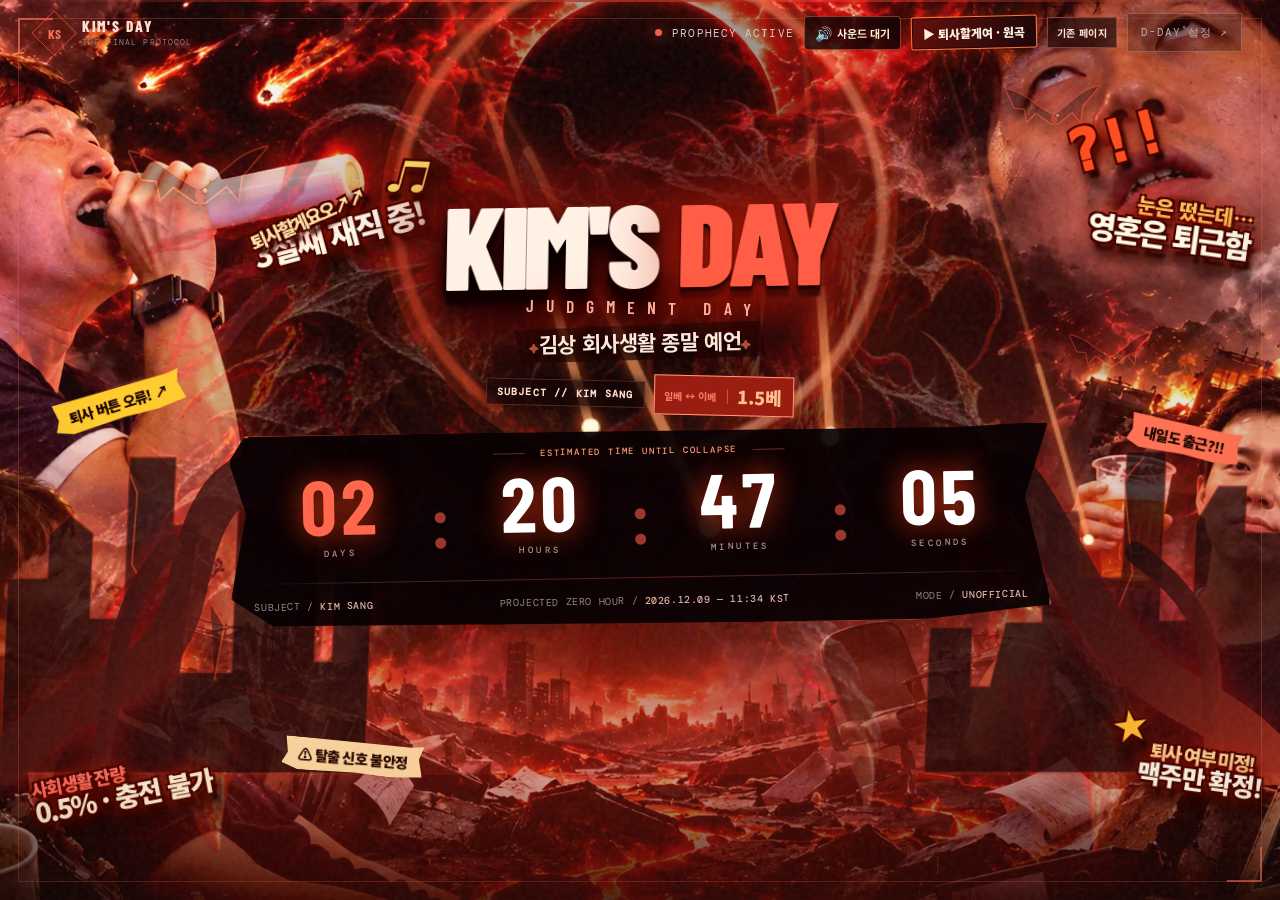
==== commit 343ecef9: "aftershock: reveal meteor messages in front of every photo; replace flat labels with crooked apocaly" ====
--- a/aftershock/index.html
+++ b/aftershock/index.html
@@ -656,14 +656,24 @@
 @media(max-width:700px){.page>.ruins-matte{background-size:auto 100%,auto 100%!important;background-position:center center!important;opacity:.94!important;}}
 </style>
 <link rel="stylesheet" href="assets/chaos-v3.css?v=31">
+<link rel="stylesheet" href="assets/chaos-v4.css?v=4">
 </head>
 <body>
- <main class="page" data-build="KIMSDAY-AFTERSHOCK-V31-MOBILE-CAST-20261118">
+ <main class="page" data-build="KIMSDAY-AFTERSHOCK-V4-FRONTMOST-IMPACTS-COMEDY-20261118">
   <div class="doom-art" aria-hidden="true"></div><div class="ruins-matte" aria-hidden="true"></div><div class="chaos-matte" aria-hidden="true"></div><div class="chaos-mobile-cast" aria-hidden="true"><img class="chaos-mobile-singer" src="assets/mobile-singer.webp" alt="" loading="eager"><img class="chaos-mobile-toast" src="assets/mobile-toast.webp" alt="" loading="eager"><img class="chaos-mobile-dazed" src="assets/mobile-dazed.webp" alt="" loading="eager"><img class="chaos-mobile-sleep" src="assets/mobile-sleep.webp" alt="" loading="eager"></div>
   <div class="aftershock-art" aria-hidden="true">
     <div class="aftershock-redline"></div><div class="as-burn-scar"></div>
     <div class="as-stamp">EXIT PROTOCOL / 1.5베</div>
   </div>
+  <div class="chaos-gags" aria-hidden="true">
+    <div class="chaos-gag cg-singer"><span>퇴사할게요오↗↗</span><span>3절째 재직 중!</span></div>
+    <div class="chaos-gag cg-face"><span>눈은 떴는데…</span><span>영혼은 퇴근함</span></div>
+    <div class="chaos-gag cg-sleep"><span>사회생활 잔량</span><span>0.5% · 충전 불가</span></div>
+    <div class="chaos-gag cg-toast"><span>퇴사 여부 미정!</span><span>맥주만 확정!</span></div>
+  </div>
+  <div class="chaos-comic-stamp cs-exit" aria-hidden="true">퇴사 버튼 오류! ↗</div>
+  <div class="chaos-comic-stamp cs-panic" aria-hidden="true">내일도 출근?!!</div>
+  <div class="chaos-comic-stamp cs-sleep" aria-hidden="true">⚠ 탈출 신호 불안정</div>
   <div class="chaos-scene-writing" aria-hidden="true"><div class="chaos-scrap chaos-scrap--singer"><span>퇴사송 리허설 중?<br>종말은 LIVE</span></div><div class="chaos-scrap chaos-scrap--boss"><span>아직도 출근 중<br>이게 더 공포다</span></div><div class="chaos-scrap chaos-scrap--floor"><span>탈출 버튼은<br>점검 중...</span></div><div class="chaos-annotation">UNOFFICIAL PARODY · KIM’S DAY AFTERSHOCK</div></div>
   <div class="world-bloodwash" aria-hidden="true"></div><div class="world-inferno" aria-hidden="true"></div>
   <div class="monster-world" aria-hidden="true">
@@ -1179,7 +1189,7 @@
   updateClock();setInterval(updateClock,1000);
  })();
  </script>
-<script defer src="../assets/impact-v7.js?v=9"></script>
+<script defer src="assets/impact-comedy.js?v=4"></script>
 <script defer src="assets/chaos-v3.js?v=3"></script>
 </body>
 </html>
--- a/aftershock/assets/chaos-v4.css
+++ b/aftershock/assets/chaos-v4.css
@@ -0,0 +1,117 @@
+/* AFTERSHOCK / COMEDY PANIC V32 — deliberately crooked cinematic collage.
+   Keep the independent original landing page, countdown, artillery and music untouched. */
+.page{isolation:isolate}
+.page>.chaos-matte{
+  filter:contrast(1.2) saturate(1.16) sepia(.1)!important;
+  background-position:50% 43%!important;
+  opacity:1!important;
+}
+/* Each message must be visually in FRONT of the faces, comic stickers and backdrop. */
+.page>.impact-stage{
+  z-index:37!important;
+  opacity:1!important;
+  left:0!important;right:0!important;
+  bottom:0!important;
+  height:clamp(225px,32svh,325px)!important;
+  isolation:isolate!important;
+  mix-blend-mode:normal!important;
+  contain:layout;
+}
+.page>.container{z-index:42!important}
+.page>.chaos-scene-writing{z-index:14!important}
+.page>.chaos-mobile-cast{z-index:6!important}
+.page>.impact-stage .impact-omen{
+  z-index:2!important;
+  opacity:1!important;
+  width:clamp(225px,29vw,460px)!important;
+  overflow:visible!important;
+}
+.page>.impact-stage .impact-words{
+  z-index:30!important;
+  left:0!important;right:0!important;
+  bottom:37%!important;
+  max-width:100%!important;
+  color:#fff6d8!important;
+  mix-blend-mode:normal!important;
+  font-family:'Noto Sans KR','Malgun Gothic',sans-serif!important;
+  font-size:clamp(25px,2.5vw,44px)!important;
+  font-weight:950!important;
+  line-height:1.13!important;
+  letter-spacing:-.07em!important;
+  text-shadow:
+   -3px -3px 0 #330400,3px -3px 0 #330400,
+   -3px 3px 0 #330400,3px 3px 0 #330400,
+   0 0 7px #ff4600,0 0 20px #ff3900,
+   0 0 42px #ff2600,6px 9px 5px #130000!important;
+  filter:drop-shadow(0 6px 3px #000)!important;
+}
+.page>.impact-stage .impact-omen .death-glyph{
+  -webkit-text-stroke:.4px #ffd291;
+  text-shadow:0 0 11px #ff3900,1px 3px 2px #1a0100!important;
+}
+.page>.impact-stage .impact-disclaimer{display:none!important}
+.page>.impact-stage .impact-omen.vanishing .impact-words{
+  filter:blur(9px)!important;
+}
+/* The cartoon typography is jagged scraps floating around characters, never boxed cards. */
+.chaos-gags{position:absolute;inset:0;z-index:15;pointer-events:none;font-family:'Noto Sans KR','Malgun Gothic',sans-serif}
+.chaos-gag{
+  position:absolute;display:block;width:max-content;max-width:21vw;
+  color:#fff9e4;line-height:1.02;font-weight:950;letter-spacing:-.065em;
+  text-shadow:-2px -2px 0 #430000,2px -2px 0 #430000,
+    -2px 2px 0 #430000,2px 2px 0 #430000,
+    0 0 22px #ff2b05,4px 8px 3px #0c0100;
+  filter:drop-shadow(3px 10px 4px #090000b0);
+}
+.chaos-gag span{display:block}
+.cg-singer{left:19.4%;top:22%;font-size:clamp(21px,2.5vw,45px);transform:rotate(-15deg);color:#fffceb}
+.cg-singer span:first-child{font-size:.58em;color:#ffe0a1;transform:rotate(-9deg)}
+.cg-singer:after{content:'♫';position:absolute;top:-24px;right:-17px;font-size:1.3em;color:#ffe066;transform:rotate(30deg)}
+.cg-face{right:2.2%;top:22%;font-size:clamp(23px,2.4vw,40px);transform:rotate(8deg);text-align:right}
+.cg-face span:first-child{color:#ffc35b;font-size:.67em;letter-spacing:-.035em}
+.cg-face:before{content:'?!!';font:950 clamp(34px,4.5vw,70px) Impact,monospace;
+ position:absolute;top:-80px;left:-34px;color:#ff4f20;transform:rotate(-23deg)}
+.cg-sleep{left:2.5%;bottom:10%;font-size:clamp(18px,2.1vw,36px);transform:rotate(-11deg);color:#fff1d0}
+.cg-sleep span:first-child{font-size:.67em;color:#ff7461}
+.cg-toast{right:1.3%;bottom:12%;font-size:clamp(17px,2vw,32px);transform:rotate(8deg);text-align:center}
+.cg-toast span:first-child{font-size:.74em;color:#ffdf9e}
+.cg-toast:before{content:'★';position:absolute;left:-31px;top:-31px;font-size:35px;color:#ffbd34;transform:rotate(-16deg)}
+/* Irregular comic warning-stickers that are visually props rather than UI. */
+.chaos-comic-stamp{position:absolute;z-index:16;pointer-events:none;
+ font:950 clamp(11px,1.12vw,19px) 'Noto Sans KR',sans-serif;
+ color:#200600;background:#ffcc30;letter-spacing:-.05em;padding:6px 16px;
+ clip-path:polygon(2% 0,91% 5%,100% 0,97% 39%,100% 92%,78% 100%,52% 95%,12% 100%,0 82%,4% 49%);
+ filter:drop-shadow(3px 5px 0 #0009);}
+.cs-exit{left:4%;top:43%;transform:rotate(-17deg)}
+.cs-panic{right:3%;top:47%;transform:rotate(12deg);background:#ff7354}
+.cs-sleep{left:22%;bottom:14%;transform:rotate(5deg);background:#ffe0a9;max-width:20vw}
+/* The old long rectangular gags are inferior and were covering the event text. */
+.chaos-scene-writing .chaos-scrap{display:none!important}
+.chaos-scene-writing .chaos-annotation{display:none!important}
+/* Preserve high contrast of the live countdown even over chaotic photo treatment. */
+.hero .clock-shell{background:rgba(9,2,4,.93)!important;position:relative;z-index:9}
+@media(max-width:1100px){
+ .cg-singer{left:17%;top:20%}
+ .cg-face{right:1%;top:25%}
+ .cg-sleep{bottom:11%}
+ .cg-toast{bottom:11%}
+ .page>.impact-stage .impact-words{font-size:clamp(21px,2.8vw,31px)!important}
+}
+@media(max-width:710px){
+ .page>.impact-stage{bottom:18px!important;height:clamp(230px,30svh,290px)!important;z-index:37!important}
+ .page>.impact-stage .impact-omen{width:min(74vw,320px)!important}
+ .page>.impact-stage .impact-words{font-size:clamp(21px,5.9vw,31px)!important;bottom:31%!important;max-width:100%!important}
+ .page>.container{z-index:42!important}
+ .chaos-gags .cg-singer{left:5%;top:32%;max-width:32vw;font-size:clamp(15px,4.2vw,21px);transform:rotate(-10deg)}
+ .chaos-gags .cg-face{right:3%;top:33%;max-width:33vw;font-size:clamp(15px,4.2vw,22px)}
+ .chaos-gags .cg-face:before{font-size:26px;top:-34px;left:-5px}
+ .chaos-gags .cg-sleep{left:1%;bottom:25%;max-width:37vw;font-size:clamp(14px,3.5vw,18px)}
+ .chaos-gags .cg-toast{right:1%;bottom:23%;max-width:35vw;font-size:clamp(14px,3.5vw,18px)}
+ .chaos-comic-stamp{font-size:10px;padding:5px 8px}
+ .cs-exit{top:45%;left:1%}
+ .cs-panic{right:2%;top:46%}
+ .cs-sleep{display:none}
+}
+@media(prefers-reduced-motion:reduce){
+ .chaos-gag,.chaos-comic-stamp{animation:none!important}
+}
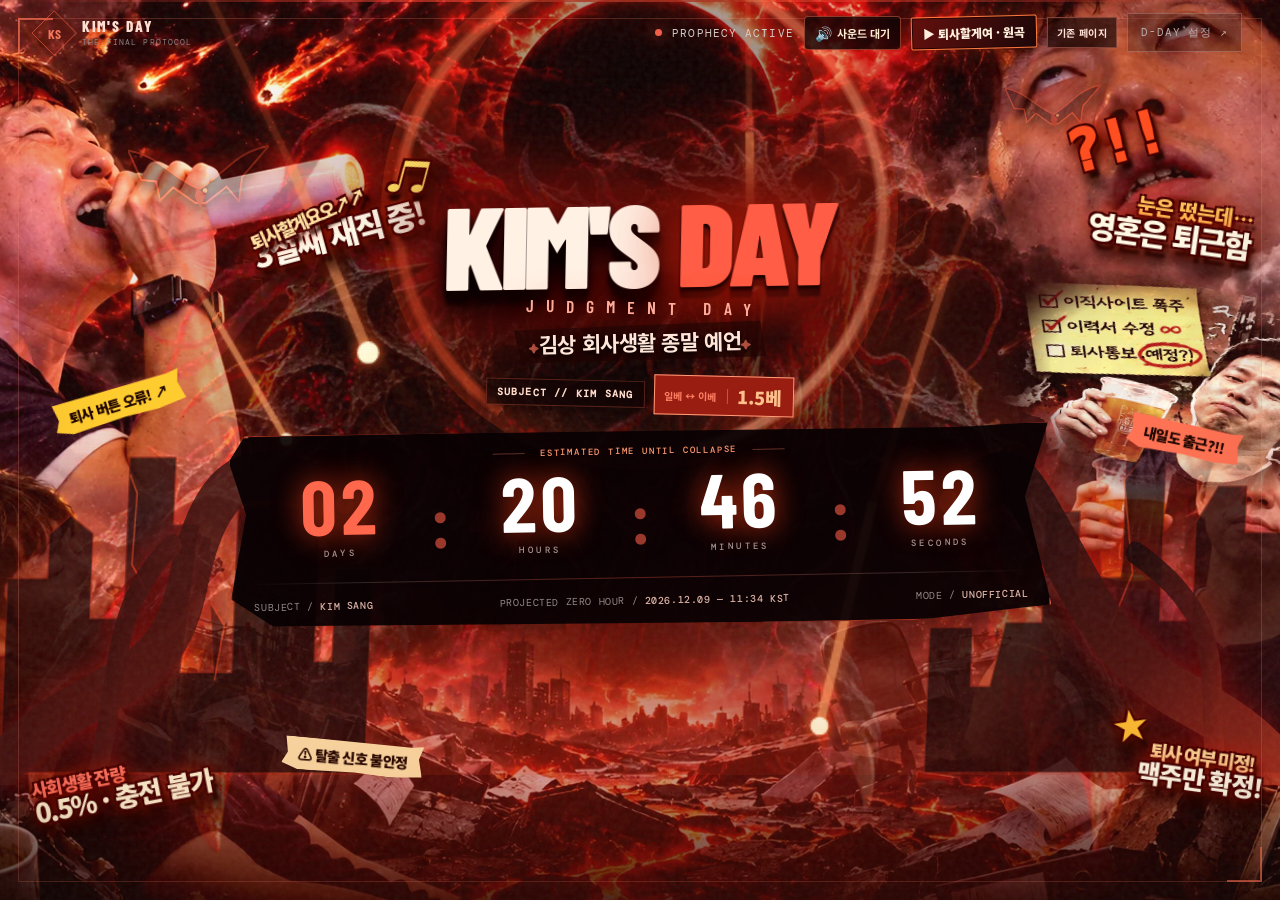
==== commit c5bc5b90: "aftershock: bust cached caricature stylesheet for latest distortion and legible impact captions" ====
--- a/aftershock/index.html
+++ b/aftershock/index.html
@@ -656,7 +656,7 @@
 @media(max-width:700px){.page>.ruins-matte{background-size:auto 100%,auto 100%!important;background-position:center center!important;opacity:.94!important;}}
 </style>
 <link rel="stylesheet" href="assets/chaos-v3.css?v=31">
-<link rel="stylesheet" href="assets/chaos-v4.css?v=4">
+<link rel="stylesheet" href="assets/chaos-v4.css?v=5">
 </head>
 <body>
  <main class="page" data-build="KIMSDAY-AFTERSHOCK-V4-FRONTMOST-IMPACTS-COMEDY-20261118">
--- a/aftershock/assets/chaos-v4.css
+++ b/aftershock/assets/chaos-v4.css
@@ -29,7 +29,7 @@
 .page>.impact-stage .impact-words{
   z-index:30!important;
   left:0!important;right:0!important;
-  bottom:37%!important;
+  bottom:17%!important;
   max-width:100%!important;
   color:#fff6d8!important;
   mix-blend-mode:normal!important;
@@ -115,3 +115,21 @@
 @media(prefers-reduced-motion:reduce){
  .chaos-gag,.chaos-comic-stamp{animation:none!important}
 }
+
+/* Source-photo caricature: the real beer portrait is exaggerated rather than beautified.
+   A soft irregular matte avoids any rectangular photo/card treatment. */
+@media(min-width:711px){
+  .page>.chaos-mobile-cast{display:block!important;position:absolute!important;inset:0 0 auto!important;height:100svh!important;overflow:hidden!important;z-index:5!important;pointer-events:none!important;contain:layout paint;}
+  .page>.chaos-mobile-cast img{display:none!important;}
+  .page>.chaos-mobile-cast img.chaos-mobile-toast{
+    display:block!important;position:absolute!important;
+    width:clamp(190px,24vw,425px)!important;height:auto!important;
+    right:-3.4%!important;top:29%!important;max-width:none!important;
+    opacity:.91!important;
+    object-fit:contain!important;
+    transform:rotate(11deg) scaleX(1.21) scaleY(.84)!important;
+    filter:contrast(1.56) saturate(.70) sepia(.12) drop-shadow(5px 11px 0 #210101b3)!important;
+    -webkit-mask-image:radial-gradient(ellipse 51% 55% at 50% 41%,#000 65%,transparent 98%)!important;
+    mask-image:radial-gradient(ellipse 51% 55% at 50% 41%,#000 65%,transparent 98%)!important;
+  }
+}
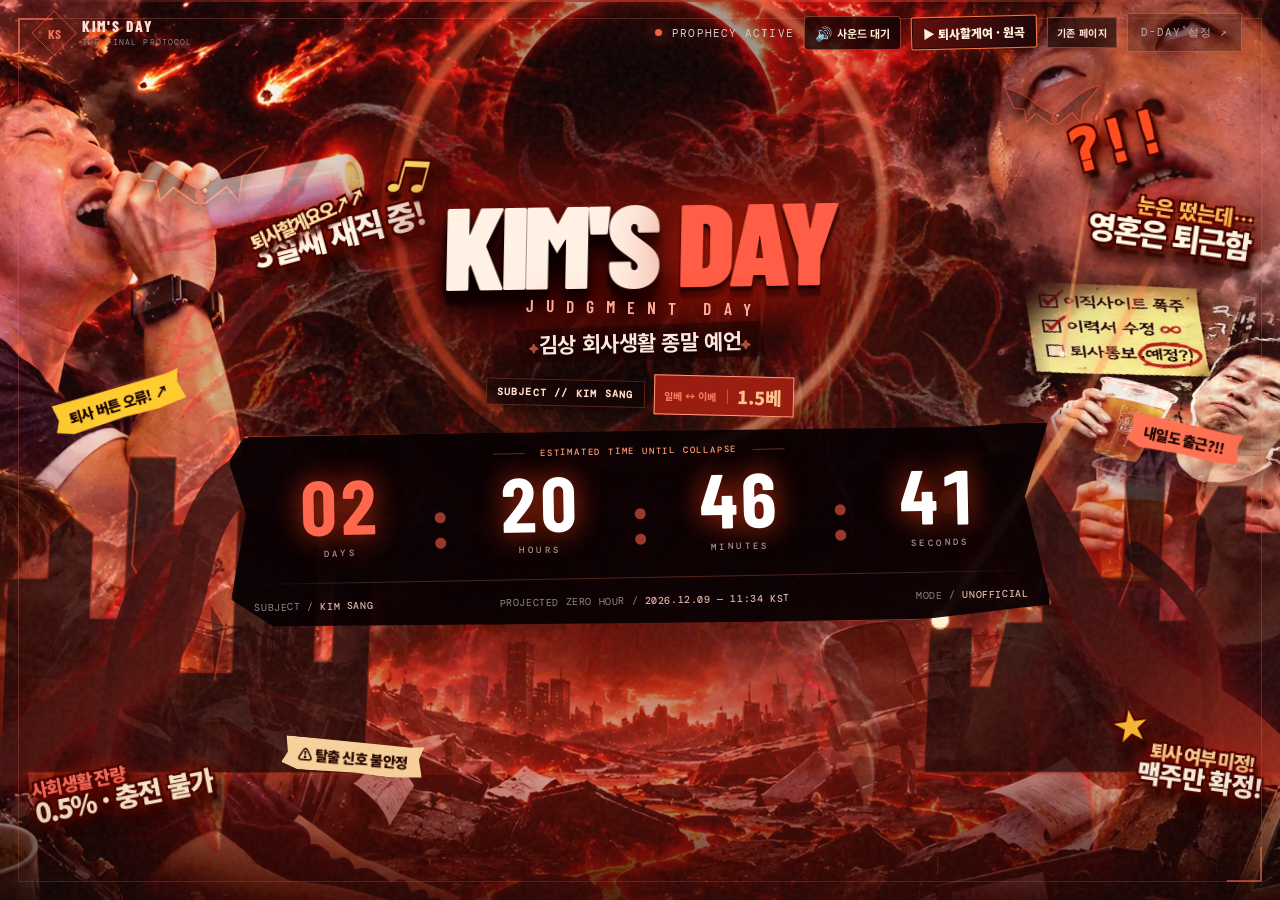
==== commit 36533c5a: "aftershock: refresh cached sequential impact timing script" ====
--- a/aftershock/index.html
+++ b/aftershock/index.html
@@ -1189,7 +1189,7 @@
   updateClock();setInterval(updateClock,1000);
  })();
  </script>
-<script defer src="assets/impact-comedy.js?v=4"></script>
+<script defer src="assets/impact-comedy.js?v=5"></script>
 <script defer src="assets/chaos-v3.js?v=3"></script>
 </body>
 </html>
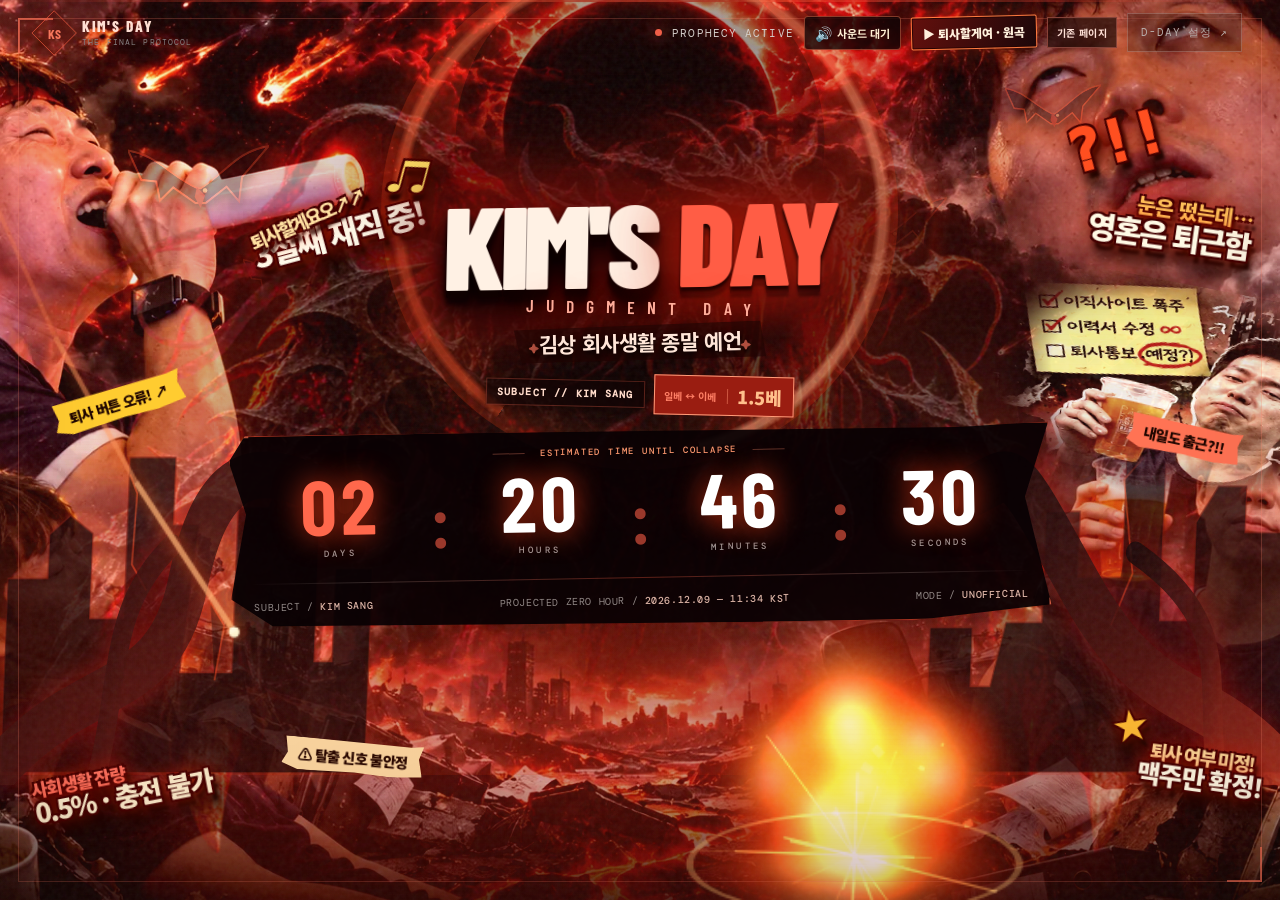
==== commit f7dc7f1b: "aftershock: force fresh mobile full-viewport layout and impact text visibility styles" ====
--- a/aftershock/index.html
+++ b/aftershock/index.html
@@ -656,7 +656,7 @@
 @media(max-width:700px){.page>.ruins-matte{background-size:auto 100%,auto 100%!important;background-position:center center!important;opacity:.94!important;}}
 </style>
 <link rel="stylesheet" href="assets/chaos-v3.css?v=31">
-<link rel="stylesheet" href="assets/chaos-v4.css?v=5">
+<link rel="stylesheet" href="assets/chaos-v4.css?v=6">
 </head>
 <body>
  <main class="page" data-build="KIMSDAY-AFTERSHOCK-V4-FRONTMOST-IMPACTS-COMEDY-20261118">
--- a/aftershock/assets/chaos-v4.css
+++ b/aftershock/assets/chaos-v4.css
@@ -133,3 +133,30 @@
     mask-image:radial-gradient(ellipse 51% 55% at 50% 41%,#000 65%,transparent 98%)!important;
   }
 }
+
+/* Last-mile visual review: captions are drawn on dark blast-smoke,
+   never bleached out by their own bright fireball. */
+.page>.impact-stage .impact-words{
+  background:radial-gradient(ellipse 68% 77% at 50% 48%,rgba(6,0,0,.97) 0%,rgba(25,1,3,.88) 55%,rgba(18,2,3,.48) 75%,transparent 100%)!important;
+  padding:13px 2px 19px!important;
+  -webkit-text-stroke:.75px rgba(10,0,0,.8)!important;
+  isolation:isolate!important;
+}
+.page>.impact-stage .death-glyph{
+  color:#fff6e1!important;
+  -webkit-text-stroke:1px #2a0100!important;
+  text-shadow:-2px -2px 1px #220000,2px 2px 1px #270000,0 0 7px #ff4e0b,0 0 22px #ff3400!important;
+}
+@media(max-width:710px){
+  .page{height:100svh!important;min-height:100svh!important;max-height:100svh!important;overflow:hidden!important;}
+  .page>.chaos-matte{height:100svh!important;min-height:100svh!important;background-size:auto 100%!important;background-position:50% 0!important;}
+  .page>.chaos-mobile-cast{height:100svh!important;max-height:100svh!important;}
+  .page>.impact-stage{bottom:6px!important;height:clamp(205px,28svh,260px)!important;}
+  .page>.impact-stage .impact-words{font-size:clamp(21px,5.7vw,28px)!important;bottom:21%!important;padding:10px 0 11px!important;}
+  .chaos-gags .cg-singer{top:18%!important;left:25%!important;font-size:clamp(14px,3.8vw,18px)!important;}
+  .chaos-gags .cg-face{top:21%!important;right:1%!important;font-size:clamp(14px,3.7vw,17px)!important;}
+  .chaos-gags .cg-face:before{font-size:23px!important;top:-27px!important;}
+  .chaos-gags .cg-sleep{top:auto!important;bottom:13%!important;left:0!important;font-size:12px!important;}
+  .chaos-gags .cg-toast{top:auto!important;bottom:13%!important;right:0!important;font-size:12px!important;}
+  .chaos-comic-stamp{display:none!important;}
+}
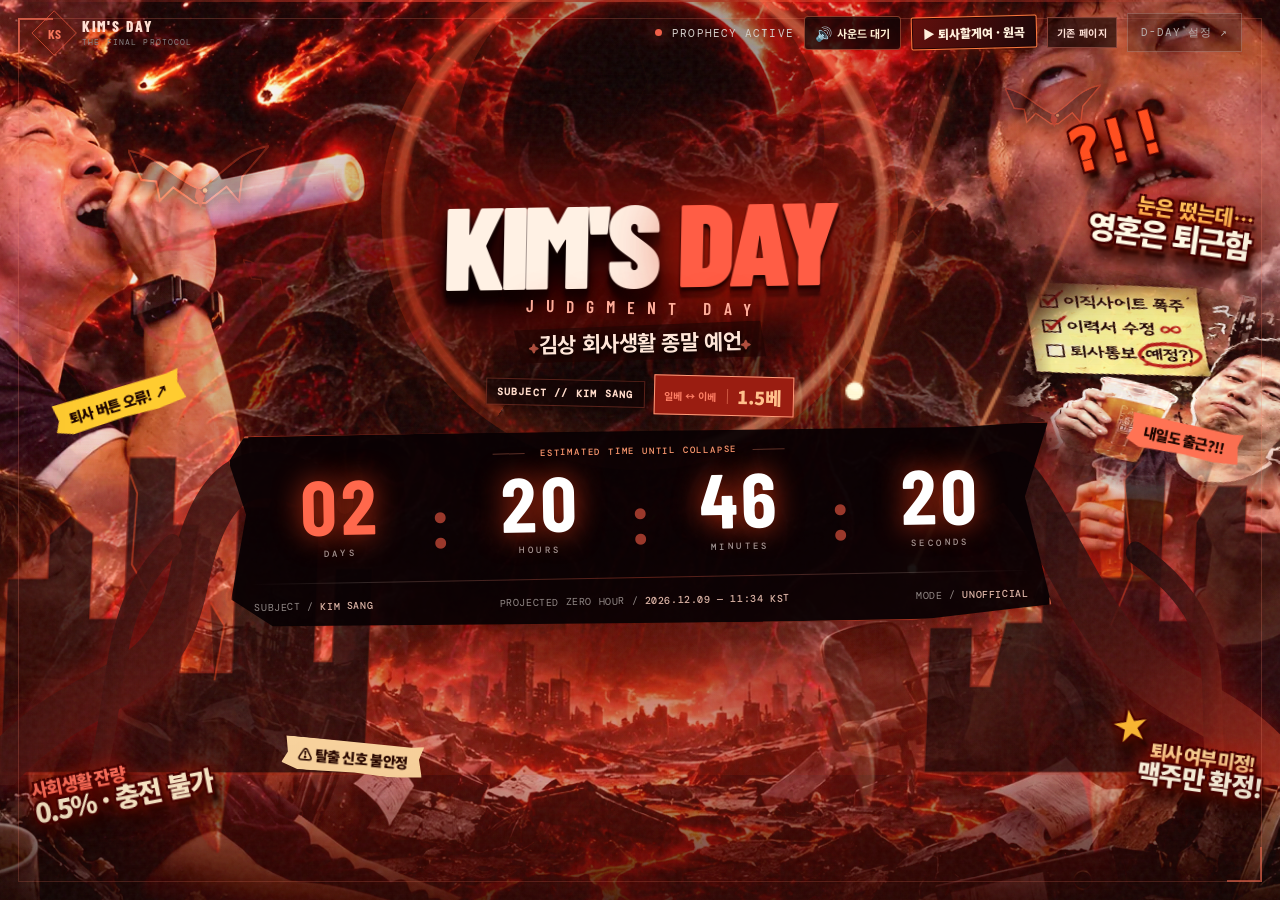
==== commit bd897b1b: "Remove overlapping singer gag caption without changing artwork or functionality" ====
--- a/aftershock/index.html
+++ b/aftershock/index.html
@@ -666,7 +666,6 @@
     <div class="as-stamp">EXIT PROTOCOL / 1.5베</div>
   </div>
   <div class="chaos-gags" aria-hidden="true">
-    <div class="chaos-gag cg-singer"><span>퇴사할게요오↗↗</span><span>3절째 재직 중!</span></div>
     <div class="chaos-gag cg-face"><span>눈은 떴는데…</span><span>영혼은 퇴근함</span></div>
     <div class="chaos-gag cg-sleep"><span>사회생활 잔량</span><span>0.5% · 충전 불가</span></div>
     <div class="chaos-gag cg-toast"><span>퇴사 여부 미정!</span><span>맥주만 확정!</span></div>
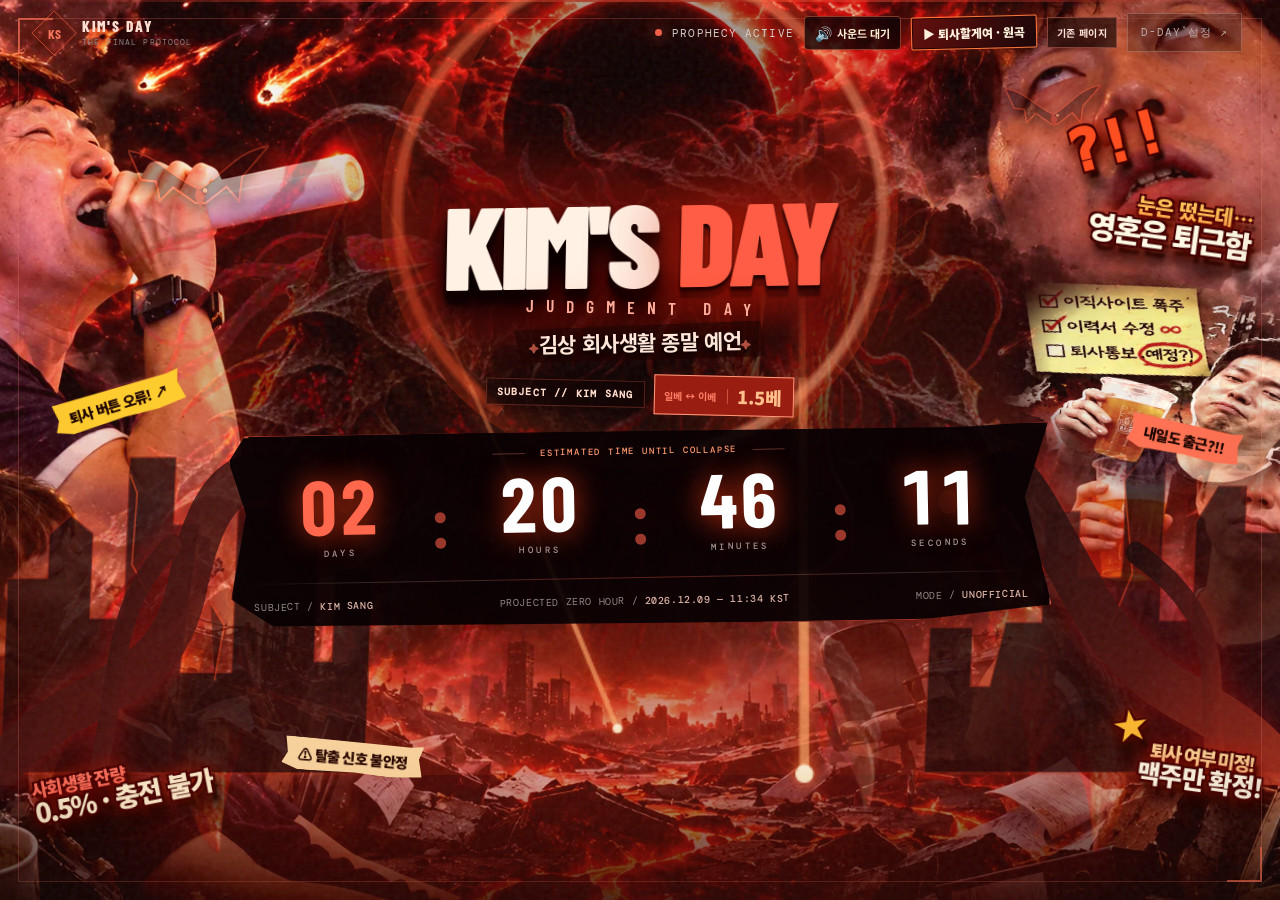
==== commit 61bb746f: "Match mobile portraits to original desktop matte without changing any image files" ====
--- a/aftershock/index.html
+++ b/aftershock/index.html
@@ -656,11 +656,11 @@
 @media(max-width:700px){.page>.ruins-matte{background-size:auto 100%,auto 100%!important;background-position:center center!important;opacity:.94!important;}}
 </style>
 <link rel="stylesheet" href="assets/chaos-v3.css?v=31">
-<link rel="stylesheet" href="assets/chaos-v4.css?v=6">
+<link rel="stylesheet" href="assets/chaos-v4.css?v=7">
 </head>
 <body>
  <main class="page" data-build="KIMSDAY-AFTERSHOCK-V4-FRONTMOST-IMPACTS-COMEDY-20261118">
-  <div class="doom-art" aria-hidden="true"></div><div class="ruins-matte" aria-hidden="true"></div><div class="chaos-matte" aria-hidden="true"></div><div class="chaos-mobile-cast" aria-hidden="true"><img class="chaos-mobile-singer" src="assets/mobile-singer.webp" alt="" loading="eager"><img class="chaos-mobile-toast" src="assets/mobile-toast.webp" alt="" loading="eager"><img class="chaos-mobile-dazed" src="assets/mobile-dazed.webp" alt="" loading="eager"><img class="chaos-mobile-sleep" src="assets/mobile-sleep.webp" alt="" loading="eager"></div>
+  <div class="doom-art" aria-hidden="true"></div><div class="ruins-matte" aria-hidden="true"></div><div class="chaos-matte" aria-hidden="true"></div><div class="chaos-mobile-cast" aria-hidden="true"><img class="chaos-mobile-singer" src="assets/mobile-singer.webp" alt="" loading="eager"><img class="chaos-mobile-toast" src="assets/mobile-toast.webp" alt="" loading="eager"><img class="chaos-mobile-dazed" src="assets/mobile-dazed.webp" alt="" loading="eager"><img class="chaos-mobile-sleep" src="assets/mobile-sleep.webp" alt="" loading="eager"><div class="chaos-poster-crop chaos-poster-crop--singer"></div><div class="chaos-poster-crop chaos-poster-crop--stare"></div><div class="chaos-poster-crop chaos-poster-crop--sulk"></div><div class="chaos-poster-crop chaos-poster-crop--toast"></div></div>
   <div class="aftershock-art" aria-hidden="true">
     <div class="aftershock-redline"></div><div class="as-burn-scar"></div>
     <div class="as-stamp">EXIT PROTOCOL / 1.5베</div>
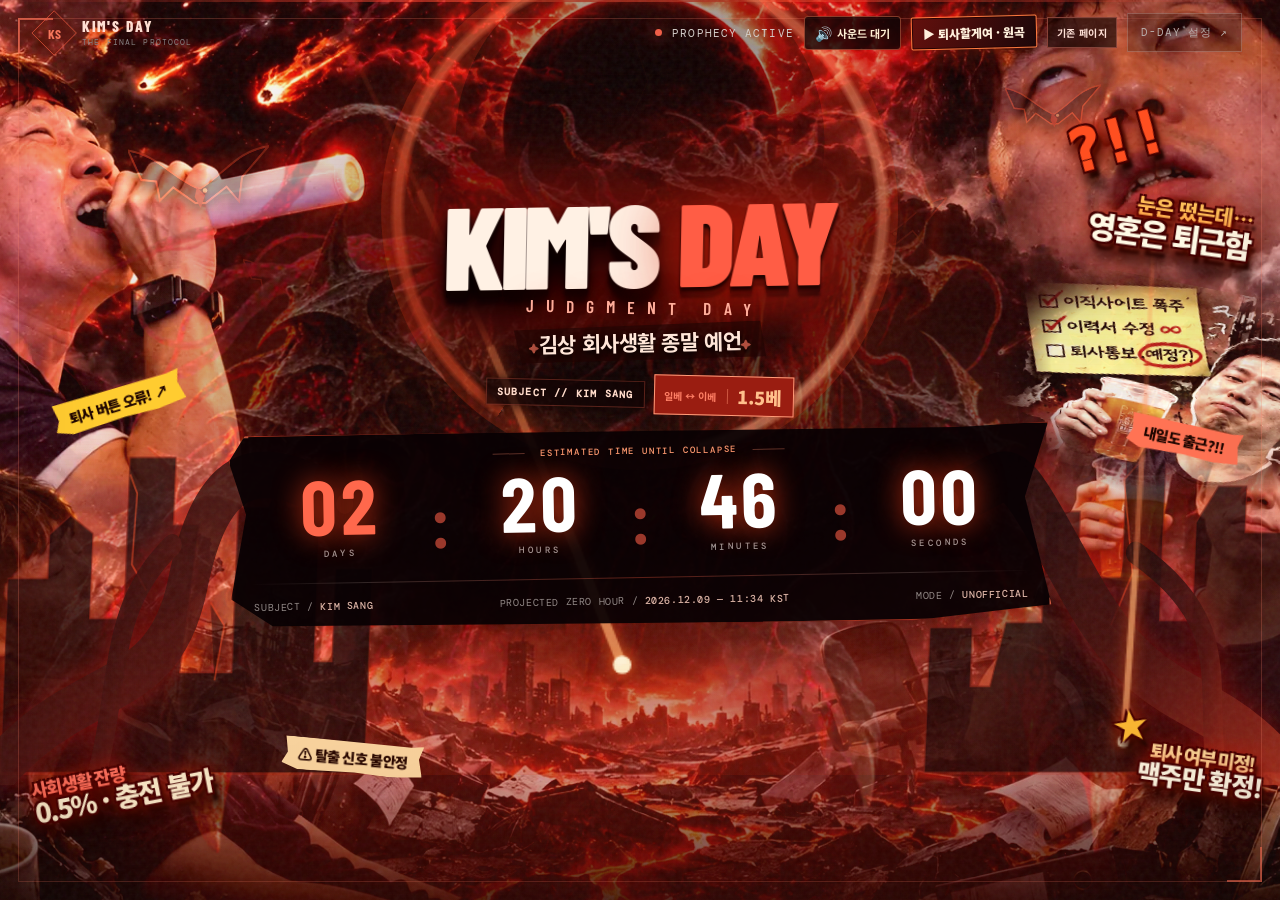
==== commit cd5b5995: "Invalidate mobile and desktop mixed-portrait rendering cache" ====
--- a/aftershock/index.html
+++ b/aftershock/index.html
@@ -656,7 +656,7 @@
 @media(max-width:700px){.page>.ruins-matte{background-size:auto 100%,auto 100%!important;background-position:center center!important;opacity:.94!important;}}
 </style>
 <link rel="stylesheet" href="assets/chaos-v3.css?v=31">
-<link rel="stylesheet" href="assets/chaos-v4.css?v=7">
+<link rel="stylesheet" href="assets/chaos-v4.css?v=8">
 </head>
 <body>
  <main class="page" data-build="KIMSDAY-AFTERSHOCK-V4-FRONTMOST-IMPACTS-COMEDY-20261118">
--- a/aftershock/assets/chaos-v4.css
+++ b/aftershock/assets/chaos-v4.css
@@ -160,3 +160,39 @@
   .chaos-gags .cg-toast{top:auto!important;bottom:13%!important;right:0!important;font-size:12px!important;}
   .chaos-comic-stamp{display:none!important;}
 }
+
+
+/* MOBILE SOURCE FIDELITY: four corner crops come from the very same
+   chaos-matte.webp used on desktop. No regenerated or altered portrait. */
+.chaos-mobile-cast > .chaos-poster-crop { display:none; }
+@media(max-width:710px){
+  .page > .chaos-mobile-cast > img { display:none!important; }
+  .page > .chaos-mobile-cast > .chaos-poster-crop {
+    display:block!important;
+    position:absolute!important;
+    width:59vw;
+    height:39svh;
+    max-width:none;
+    background-image:url('chaos-matte.webp');
+    background-repeat:no-repeat;
+    background-size:auto clamp(460px,59svh,580px);
+    opacity:.96;
+    -webkit-mask-image:radial-gradient(ellipse 59% 56% at 50% 50%,#000 53%,transparent 98%);
+    mask-image:radial-gradient(ellipse 59% 56% at 50% 50%,#000 53%,transparent 98%);
+    filter:none;
+    transform:none;
+    pointer-events:none;
+  }
+  .page > .chaos-mobile-cast > .chaos-poster-crop--singer {
+    left:-7%;top:4%;background-position:left top;
+  }
+  .page > .chaos-mobile-cast > .chaos-poster-crop--stare {
+    right:-7%;top:4%;width:57vw;height:35svh;background-position:right top;
+  }
+  .page > .chaos-mobile-cast > .chaos-poster-crop--sulk {
+    left:-8%;bottom:4%;height:42svh;background-position:left bottom;
+  }
+  .page > .chaos-mobile-cast > .chaos-poster-crop--toast {
+    right:-8%;bottom:4%;width:61vw;height:42svh;background-position:right bottom;
+  }
+}
